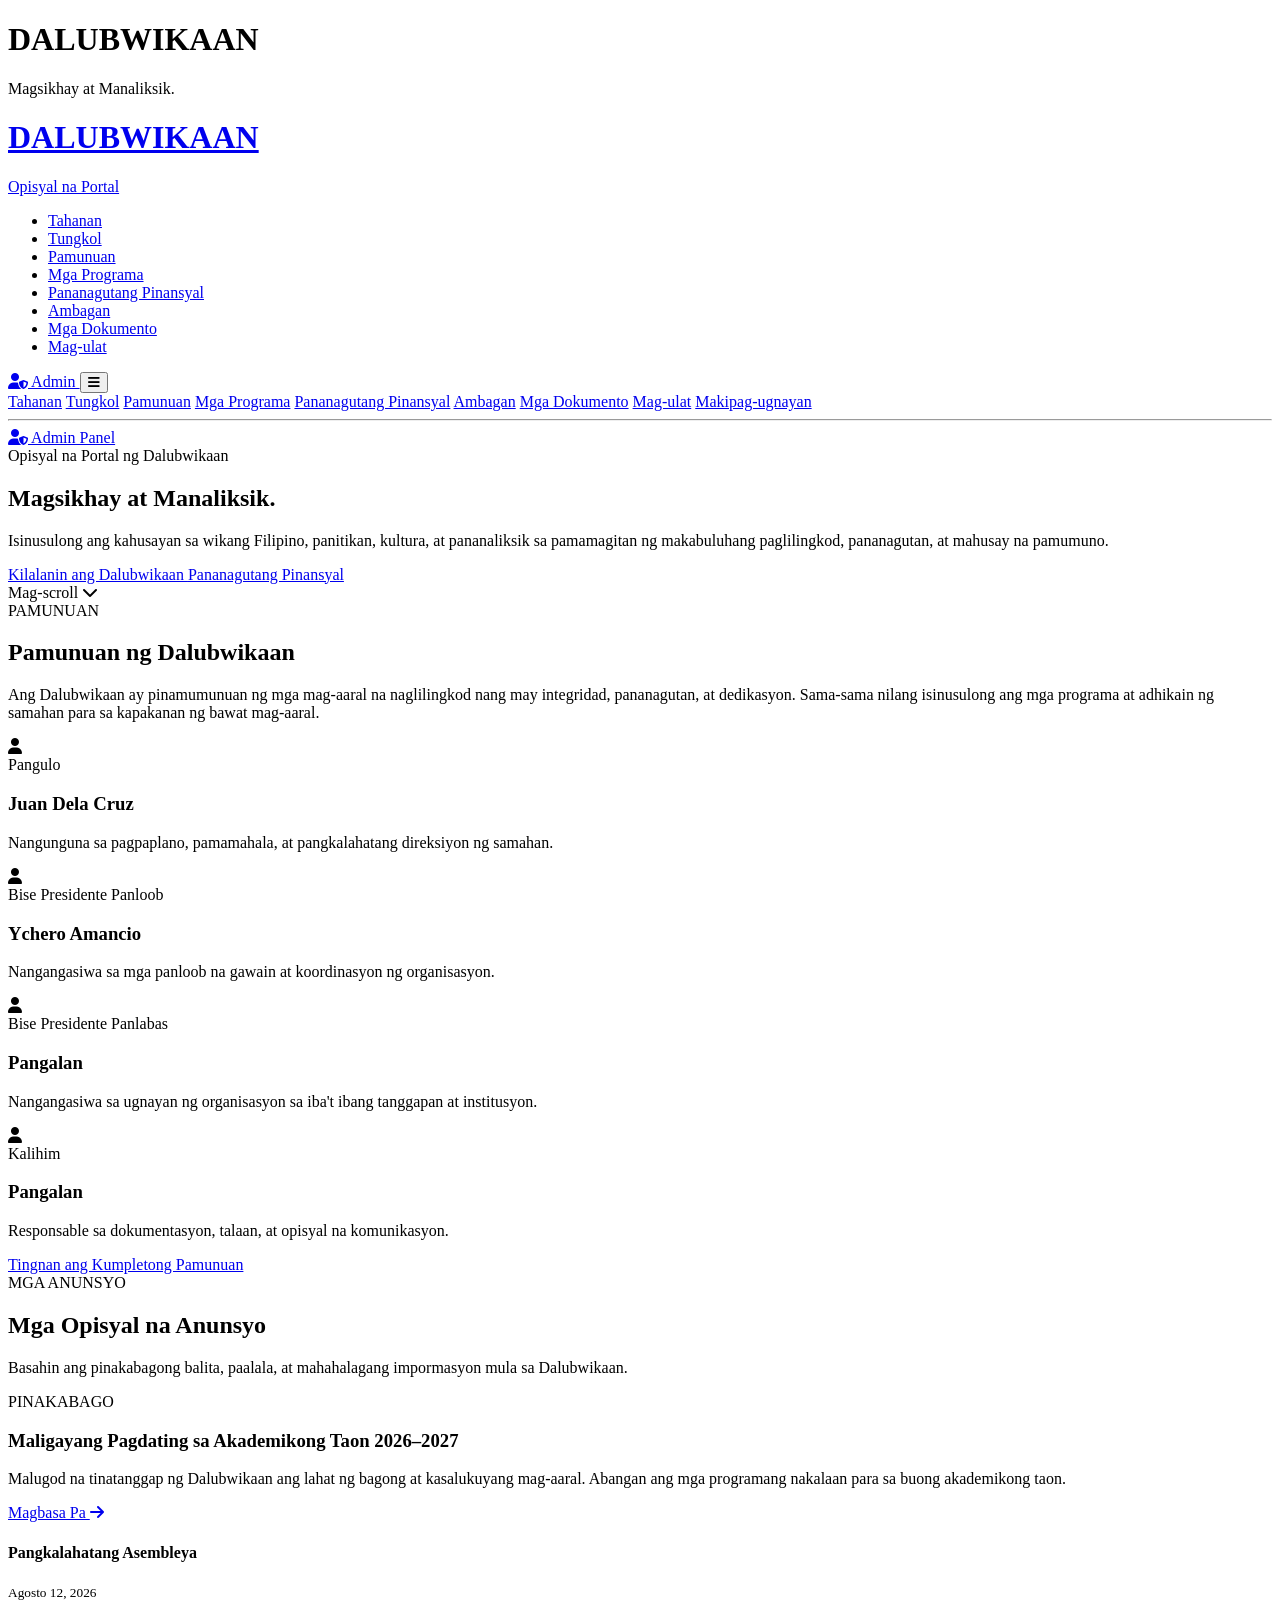
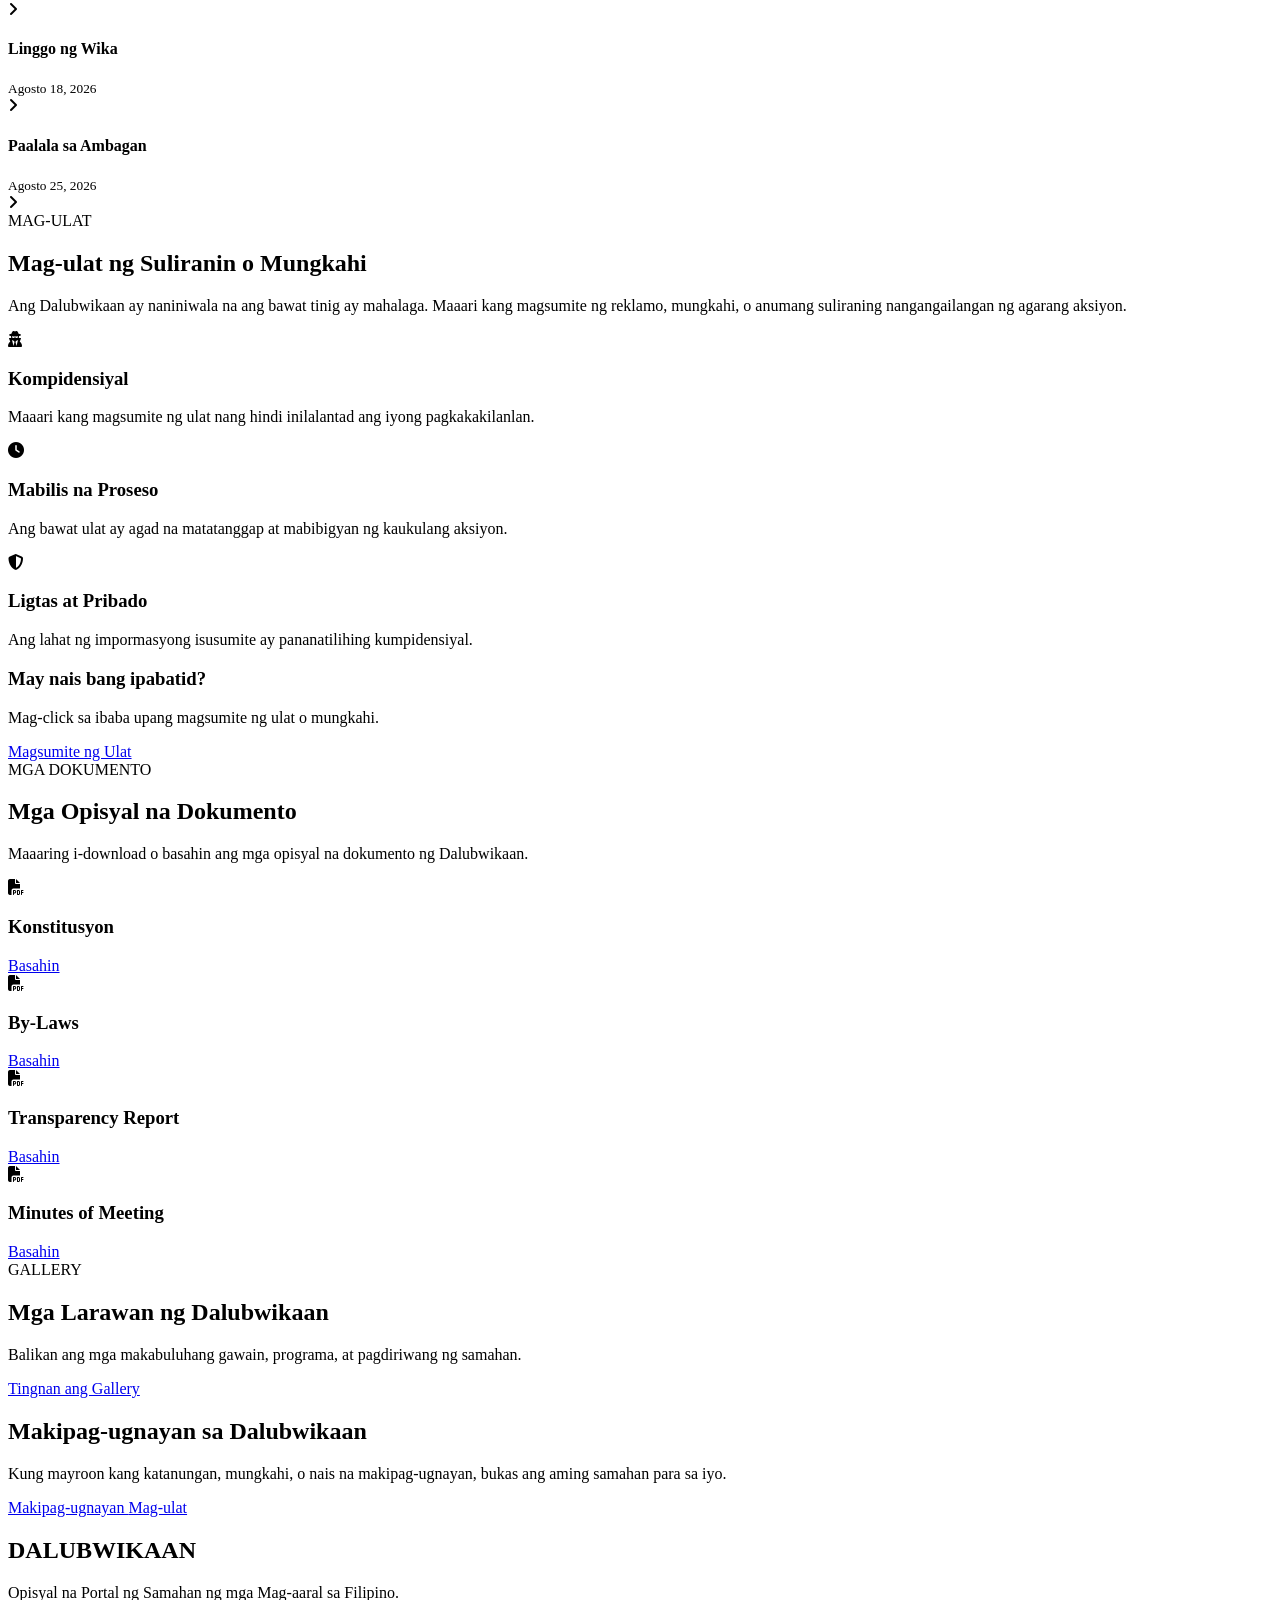
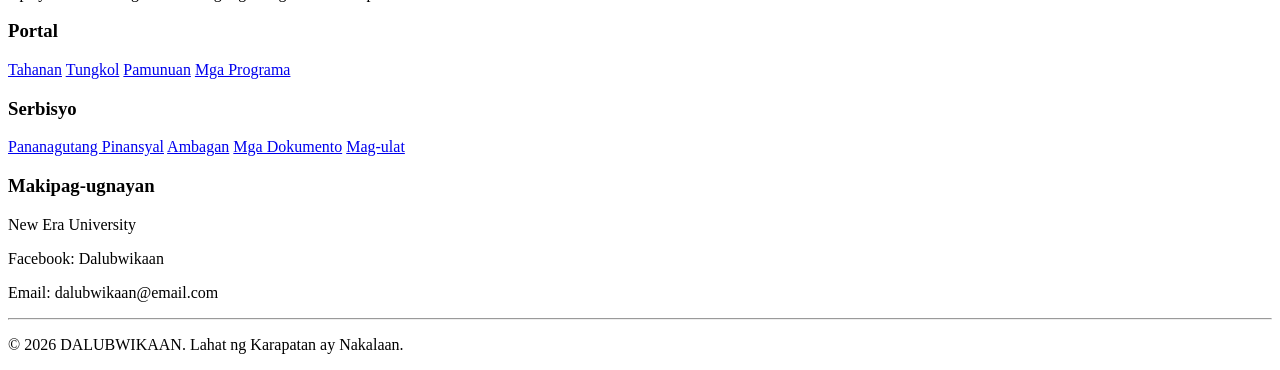
==== index.html @ 5c5d02a1 "Create index.html" ====
<!DOCTYPE html>
<html lang="fil">

<head>

    <!-- ===================================== -->
    <!-- META -->
    <!-- ===================================== -->

    <meta charset="UTF-8">

    <meta name="viewport"
        content="width=device-width, initial-scale=1.0">

    <title>DALUBWIKAAN | Magsikhay at Manaliksik.</title>

    <meta name="description"
        content="Opisyal na Portal ng Dalubwikaan">

    <meta name="keywords"
        content="Dalubwikaan, Filipino, Organisasyon, Wikang Filipino">

    <meta name="author"
        content="Dalubwikaan">

    <!-- ===================================== -->
    <!-- GOOGLE FONTS -->
    <!-- ===================================== -->

    <link rel="preconnect"
        href="https://fonts.googleapis.com">

    <link rel="preconnect"
        href="https://fonts.gstatic.com"
        crossorigin>

    <link href="https://fonts.googleapis.com/css2?family=Poppins:wght@300;400;500;600;700;800&family=Inter:wght@300;400;500;600;700&display=swap"
        rel="stylesheet">

    <!-- ===================================== -->
    <!-- FONT AWESOME -->
    <!-- ===================================== -->

    <link rel="stylesheet"
        href="https://cdnjs.cloudflare.com/ajax/libs/font-awesome/6.7.2/css/all.min.css">

    <!-- ===================================== -->
    <!-- CSS -->
    <!-- ===================================== -->

    <link rel="stylesheet"
        href="css/style.css">

    <link rel="stylesheet"
        href="css/responsive.css">

</head>

<body>

    <!-- ===================================== -->
    <!-- LOADING SCREEN -->
    <!-- ===================================== -->

    <div id="loader">

        <div class="loader-content">

            <h1>DALUBWIKAAN</h1>

            <p>Magsikhay at Manaliksik.</p>

            <div class="loader-line"></div>

        </div>

    </div>

    <!-- ===================================== -->
    <!-- HEADER -->
    <!-- ===================================== -->

    <header id="header">

        <div class="container">

            <!-- BRAND -->

            <a href="index.html"
                class="brand">

                <h1>DALUBWIKAAN</h1>

                <span>Opisyal na Portal</span>

            </a>

            <!-- NAVIGATION -->

            <nav id="navbar">

                <ul>

                    <li>
                        <a href="index.html"
                            class="active">
                            Tahanan
                        </a>
                    </li>

                    <li>
                        <a href="about.html">
                            Tungkol
                        </a>
                    </li>

                    <li>
                        <a href="officers.html">
                            Pamunuan
                        </a>
                    </li>

                    <li>
                        <a href="projects.html">
                            Mga Programa
                        </a>
                    </li>

                    <li>
                        <a href="transparency.html">
                            Pananagutang Pinansyal
                        </a>
                    </li>

                    <li>
                        <a href="collections.html">
                            Ambagan
                        </a>
                    </li>

                    <li>
                        <a href="documents.html">
                            Mga Dokumento
                        </a>
                    </li>

                    <li>
                        <a href="report.html">
                            Mag-ulat
                        </a>
                    </li>

                </ul>

            </nav>

            <!-- ADMIN -->

            <div class="header-right">

                <a href="admin/login.html"
                    class="admin-button">

                    <i class="fa-solid fa-user-shield"></i>

                    Admin

                </a>

                <button id="menuButton">

                    <i class="fa-solid fa-bars"></i>

                </button>

            </div>

        </div>

    </header>

    <!-- ===================================== -->
    <!-- MOBILE MENU -->
    <!-- ===================================== -->

    <aside id="mobileMenu">

        <a href="index.html">Tahanan</a>

        <a href="about.html">Tungkol</a>

        <a href="officers.html">Pamunuan</a>

        <a href="projects.html">Mga Programa</a>

        <a href="transparency.html">Pananagutang Pinansyal</a>

        <a href="collections.html">Ambagan</a>

        <a href="documents.html">Mga Dokumento</a>

        <a href="report.html">Mag-ulat</a>

        <a href="contact.html">Makipag-ugnayan</a>

        <hr>

        <a href="admin/login.html">

            <i class="fa-solid fa-user-shield"></i>

            Admin Panel

        </a>

    </aside>

    <!-- ===================================== -->
    <!-- HERO -->
    <!-- ===================================== -->

    <section id="hero">

        <div class="hero-overlay"></div>

        <div class="container hero-content">

            <span class="tagline">

                Opisyal na Portal ng Dalubwikaan

            </span>

            <h1>

                Magsikhay at Manaliksik.

            </h1>

            <p>

                Isinusulong ang kahusayan sa wikang Filipino,
                panitikan, kultura, at pananaliksik sa
                pamamagitan ng makabuluhang paglilingkod,
                pananagutan, at mahusay na pamumuno.

            </p>

            <div class="hero-buttons">

                <a href="about.html"
                    class="btn btn-primary">

                    Kilalanin ang Dalubwikaan

                </a>

                <a href="transparency.html"
                    class="btn btn-outline">

                    Pananagutang Pinansyal

                </a>

            </div>

        </div>

        <!-- SCROLL INDICATOR -->

        <div class="scroll-indicator">

            <span>Mag-scroll</span>

            <i class="fa-solid fa-chevron-down"></i>

        </div>

    </section>

    <!-- ===================================== -->
    <!-- OFFICERS PREVIEW -->
    <!-- CONTINUE IN PART 2 -->
    <!-- ===================================== -->
      <!-- ===================================== -->
    <!-- PAMUNUAN NG DALUBWIKAAN -->
    <!-- ===================================== -->

    <section id="officers">

        <div class="container">

            <div class="section-header">

                <span class="section-tag">

                    PAMUNUAN

                </span>

                <h2>

                    Pamunuan ng Dalubwikaan

                </h2>

                <p>

                    Ang Dalubwikaan ay pinamumunuan ng mga
                    mag-aaral na naglilingkod nang may
                    integridad, pananagutan, at dedikasyon.
                    Sama-sama nilang isinusulong ang mga
                    programa at adhikain ng samahan para sa
                    kapakanan ng bawat mag-aaral.

                </p>

            </div>

            <div class="officer-grid">

                <!-- PRESIDENT -->

                <div class="officer-card">

                    <div class="officer-image">

                        <i class="fa-solid fa-user"></i>

                    </div>

                    <span class="position">

                        Pangulo

                    </span>

                    <h3>

                        Juan Dela Cruz

                    </h3>

                    <p>

                        Nangunguna sa pagpaplano,
                        pamamahala, at pangkalahatang
                        direksiyon ng samahan.

                    </p>

                </div>

                <!-- VPI -->

                <div class="officer-card">

                    <div class="officer-image">

                        <i class="fa-solid fa-user"></i>

                    </div>

                    <span class="position">

                        Bise Presidente Panloob

                    </span>

                    <h3>

                        Ychero Amancio

                    </h3>

                    <p>

                        Nangangasiwa sa mga panloob na
                        gawain at koordinasyon ng
                        organisasyon.

                    </p>

                </div>

                <!-- VPE -->

                <div class="officer-card">

                    <div class="officer-image">

                        <i class="fa-solid fa-user"></i>

                    </div>

                    <span class="position">

                        Bise Presidente Panlabas

                    </span>

                    <h3>

                        Pangalan

                    </h3>

                    <p>

                        Nangangasiwa sa ugnayan ng
                        organisasyon sa iba't ibang
                        tanggapan at institusyon.

                    </p>

                </div>

                <!-- SECRETARY -->

                <div class="officer-card">

                    <div class="officer-image">

                        <i class="fa-solid fa-user"></i>

                    </div>

                    <span class="position">

                        Kalihim

                    </span>

                    <h3>

                        Pangalan

                    </h3>

                    <p>

                        Responsable sa dokumentasyon,
                        talaan, at opisyal na komunikasyon.

                    </p>

                </div>

            </div>

            <div class="center">

                <a href="officers.html"
                    class="btn btn-primary">

                    Tingnan ang Kumpletong Pamunuan

                </a>

            </div>

        </div>

    </section>

    <!-- ===================================== -->
    <!-- MGA ANUNSYO -->
    <!-- ===================================== -->

    <section id="announcements">

        <div class="container">

            <div class="section-header">

                <span class="section-tag">

                    MGA ANUNSYO

                </span>

                <h2>

                    Mga Opisyal na Anunsyo

                </h2>

                <p>

                    Basahin ang pinakabagong balita,
                    paalala, at mahahalagang
                    impormasyon mula sa Dalubwikaan.

                </p>

            </div>

            <div class="announcement-grid">

                <!-- FEATURED -->

                <article class="announcement-feature">

                    <span class="badge">

                        PINAKABAGO

                    </span>

                    <h3>

                        Maligayang Pagdating sa
                        Akademikong Taon 2026–2027

                    </h3>

                    <p>

                        Malugod na tinatanggap ng
                        Dalubwikaan ang lahat ng
                        bagong at kasalukuyang
                        mag-aaral. Abangan ang mga
                        programang nakalaan para sa
                        buong akademikong taon.

                    </p>

                    <a href="announcements.html">

                        Magbasa Pa

                        <i class="fa-solid fa-arrow-right"></i>

                    </a>

                </article>

                <!-- SIDE NEWS -->

                <div class="announcement-list">

                    <div class="announcement-item">

                        <div>

                            <h4>

                                Pangkalahatang
                                Asembleya

                            </h4>

                            <small>

                                Agosto 12, 2026

                            </small>

                        </div>

                        <i class="fa-solid fa-angle-right"></i>

                    </div>

                    <div class="announcement-item">

                        <div>

                            <h4>

                                Linggo ng Wika

                            </h4>

                            <small>

                                Agosto 18, 2026

                            </small>

                        </div>

                        <i class="fa-solid fa-angle-right"></i>

                    </div>

                    <div class="announcement-item">

                        <div>

                            <h4>

                                Paalala sa Ambagan

                            </h4>

                            <small>

                                Agosto 25, 2026

                            </small>

                        </div>

                        <i class="fa-solid fa-angle-right"></i>

                    </div>

                </div>

            </div>

        </div>

    </section>

    <!-- ===================================== -->
    <!-- MGA PROGRAMA -->
    <!-- CONTINUE IN PART 3 -->
    <!-- ===================================== -->
      <!-- ===================================== -->
    <!-- MAG-ULAT NG SULIRANIN -->
    <!-- ===================================== -->

    <section id="reports">

        <div class="container">

            <div class="section-header">

                <span class="section-tag">

                    MAG-ULAT

                </span>

                <h2>

                    Mag-ulat ng Suliranin o Mungkahi

                </h2>

                <p>

                    Ang Dalubwikaan ay naniniwala na ang bawat
                    tinig ay mahalaga. Maaari kang magsumite ng
                    reklamo, mungkahi, o anumang suliraning
                    nangangailangan ng agarang aksiyon.

                </p>

            </div>

            <div class="report-wrapper">

                <div class="report-info">

                    <div class="info-card">

                        <i class="fa-solid fa-user-secret"></i>

                        <h3>Kompidensiyal</h3>

                        <p>

                            Maaari kang magsumite ng ulat nang
                            hindi inilalantad ang iyong pagkakakilanlan.

                        </p>

                    </div>

                    <div class="info-card">

                        <i class="fa-solid fa-clock"></i>

                        <h3>Mabilis na Proseso</h3>

                        <p>

                            Ang bawat ulat ay agad na matatanggap
                            at mabibigyan ng kaukulang aksiyon.

                        </p>

                    </div>

                    <div class="info-card">

                        <i class="fa-solid fa-shield-halved"></i>

                        <h3>Ligtas at Pribado</h3>

                        <p>

                            Ang lahat ng impormasyong isusumite
                            ay pananatilihing kumpidensiyal.

                        </p>

                    </div>

                </div>

                <div class="report-action">

                    <h3>

                        May nais bang ipabatid?

                    </h3>

                    <p>

                        Mag-click sa ibaba upang magsumite ng
                        ulat o mungkahi.

                    </p>

                    <a href="report.html"
                        class="btn btn-primary">

                        Magsumite ng Ulat

                    </a>

                </div>

            </div>

        </div>

    </section>

    <!-- ===================================== -->
    <!-- MGA DOKUMENTO -->
    <!-- ===================================== -->

    <section id="documents">

        <div class="container">

            <div class="section-header">

                <span class="section-tag">

                    MGA DOKUMENTO

                </span>

                <h2>

                    Mga Opisyal na Dokumento

                </h2>

                <p>

                    Maaaring i-download o basahin ang mga
                    opisyal na dokumento ng Dalubwikaan.

                </p>

            </div>

            <div class="document-grid">

                <div class="document-card">

                    <i class="fa-solid fa-file-pdf"></i>

                    <h3>Konstitusyon</h3>

                    <a href="#">Basahin</a>

                </div>

                <div class="document-card">

                    <i class="fa-solid fa-file-pdf"></i>

                    <h3>By-Laws</h3>

                    <a href="#">Basahin</a>

                </div>

                <div class="document-card">

                    <i class="fa-solid fa-file-pdf"></i>

                    <h3>Transparency Report</h3>

                    <a href="#">Basahin</a>

                </div>

                <div class="document-card">

                    <i class="fa-solid fa-file-pdf"></i>

                    <h3>Minutes of Meeting</h3>

                    <a href="#">Basahin</a>

                </div>

            </div>

        </div>

    </section>

    <!-- ===================================== -->
    <!-- GALLERY -->
    <!-- ===================================== -->

    <section id="gallery">

        <div class="container">

            <div class="section-header">

                <span class="section-tag">

                    GALLERY

                </span>

                <h2>

                    Mga Larawan ng Dalubwikaan

                </h2>

                <p>

                    Balikan ang mga makabuluhang gawain,
                    programa, at pagdiriwang ng samahan.

                </p>

            </div>

            <div class="gallery-grid">

                <div class="gallery-item"></div>

                <div class="gallery-item"></div>

                <div class="gallery-item"></div>

                <div class="gallery-item"></div>

                <div class="gallery-item"></div>

                <div class="gallery-item"></div>

            </div>

            <div class="center">

                <a href="gallery.html"
                    class="btn btn-primary">

                    Tingnan ang Gallery

                </a>

            </div>

        </div>

    </section>

    <!-- ===================================== -->
    <!-- MAKIPAG-UGNAYAN -->
    <!-- ===================================== -->

    <section id="contact">

        <div class="container">

            <div class="contact-box">

                <h2>

                    Makipag-ugnayan sa Dalubwikaan

                </h2>

                <p>

                    Kung mayroon kang katanungan,
                    mungkahi, o nais na makipag-ugnayan,
                    bukas ang aming samahan para sa iyo.

                </p>

                <div class="hero-buttons">

                    <a href="contact.html"
                        class="btn btn-primary">

                        Makipag-ugnayan

                    </a>

                    <a href="report.html"
                        class="btn btn-outline">

                        Mag-ulat

                    </a>

                </div>

            </div>

        </div>

    </section>

    <!-- ===================================== -->
    <!-- FOOTER -->
    <!-- ===================================== -->

    <footer>

        <div class="container">

            <div class="footer-grid">

                <div class="footer-column">

                    <h2>DALUBWIKAAN</h2>

                    <p>

                        Opisyal na Portal ng
                        Samahan ng mga Mag-aaral
                        sa Filipino.

                    </p>

                </div>

                <div class="footer-column">

                    <h3>Portal</h3>

                    <a href="index.html">Tahanan</a>
                    <a href="about.html">Tungkol</a>
                    <a href="officers.html">Pamunuan</a>
                    <a href="projects.html">Mga Programa</a>

                </div>

                <div class="footer-column">

                    <h3>Serbisyo</h3>

                    <a href="transparency.html">Pananagutang Pinansyal</a>
                    <a href="collections.html">Ambagan</a>
                    <a href="documents.html">Mga Dokumento</a>
                    <a href="report.html">Mag-ulat</a>

                </div>

                <div class="footer-column">

                    <h3>Makipag-ugnayan</h3>

                    <p>

                        New Era University

                    </p>

                    <p>

                        Facebook: Dalubwikaan

                    </p>

                    <p>

                        Email:
                        dalubwikaan@email.com

                    </p>

                </div>

            </div>

            <hr>

            <div class="footer-bottom">

                <p>

                    © 2026 DALUBWIKAAN.
                    Lahat ng Karapatan ay Nakalaan.

                </p>

            </div>

        </div>

    </footer>

    <!-- ===================================== -->
    <!-- JAVASCRIPT -->
    <!-- ===================================== -->

    <script src="js/app.js"></script>

</body>

</html>
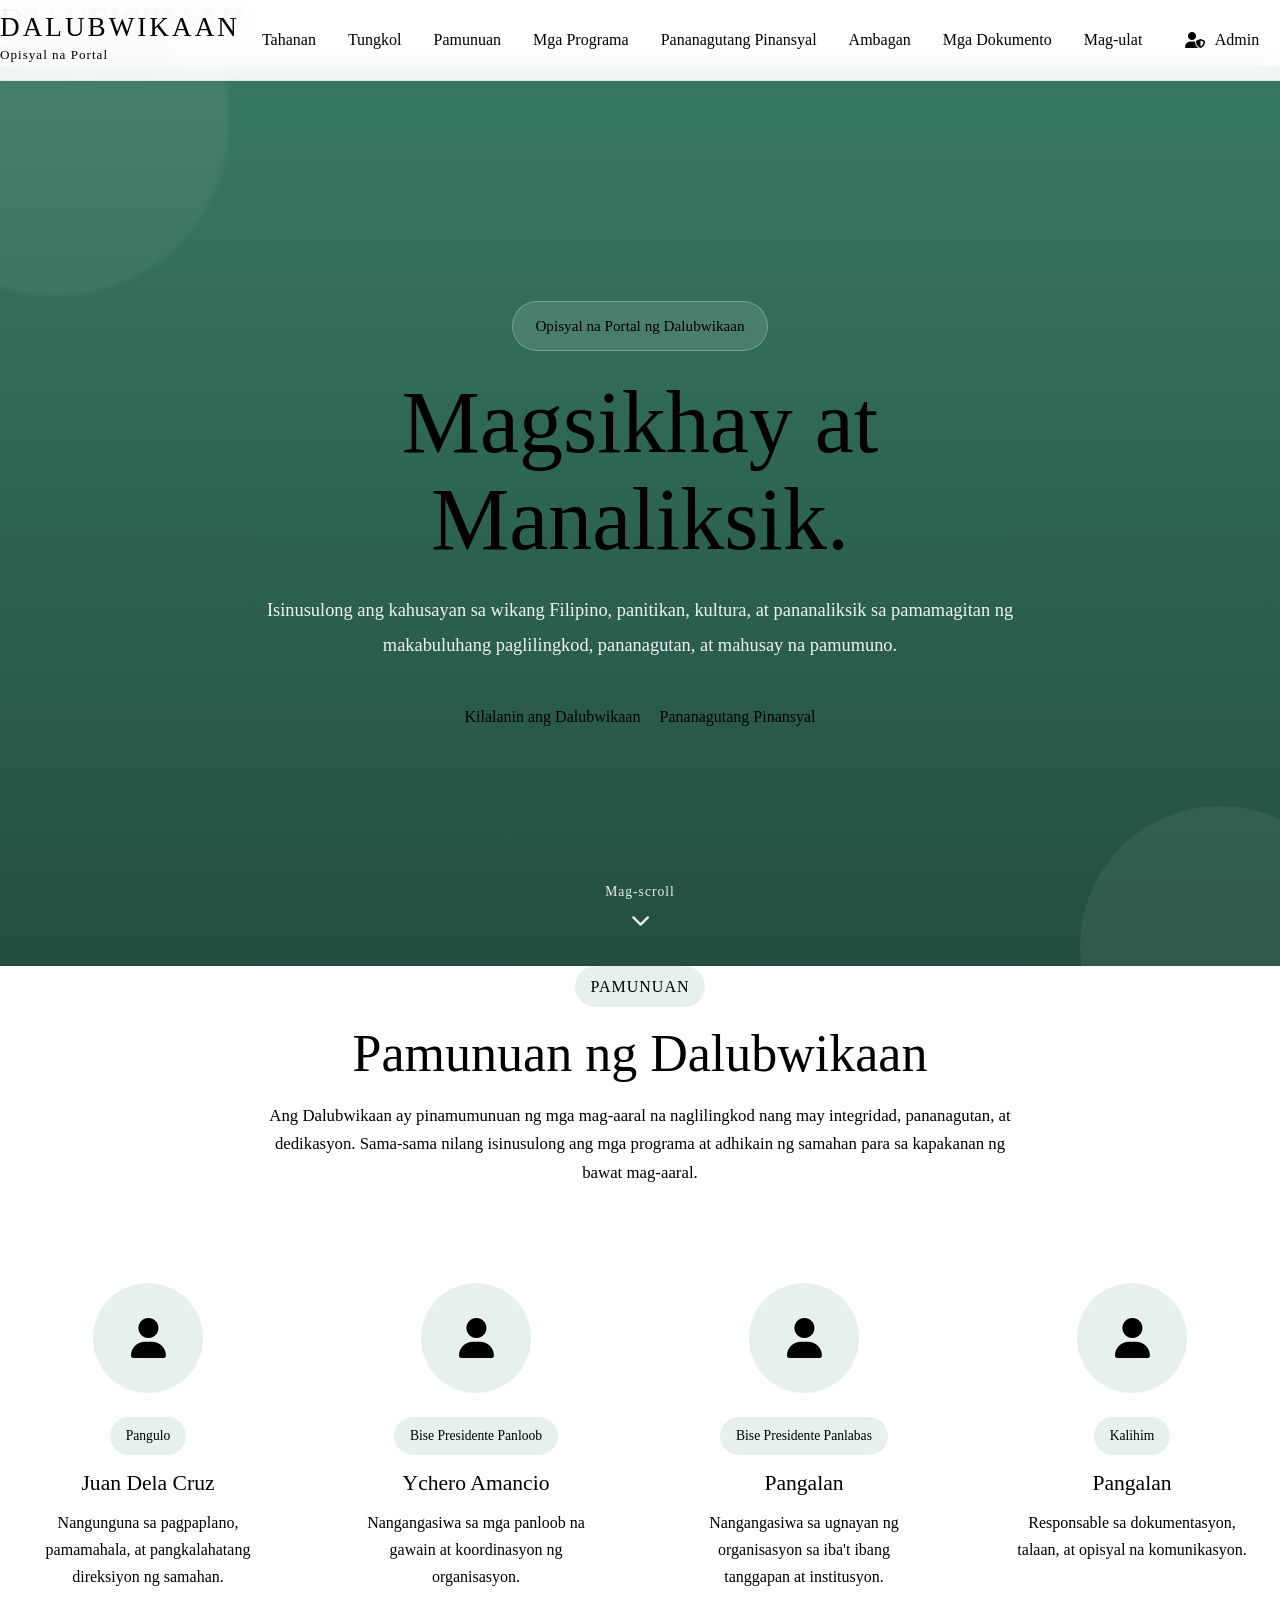
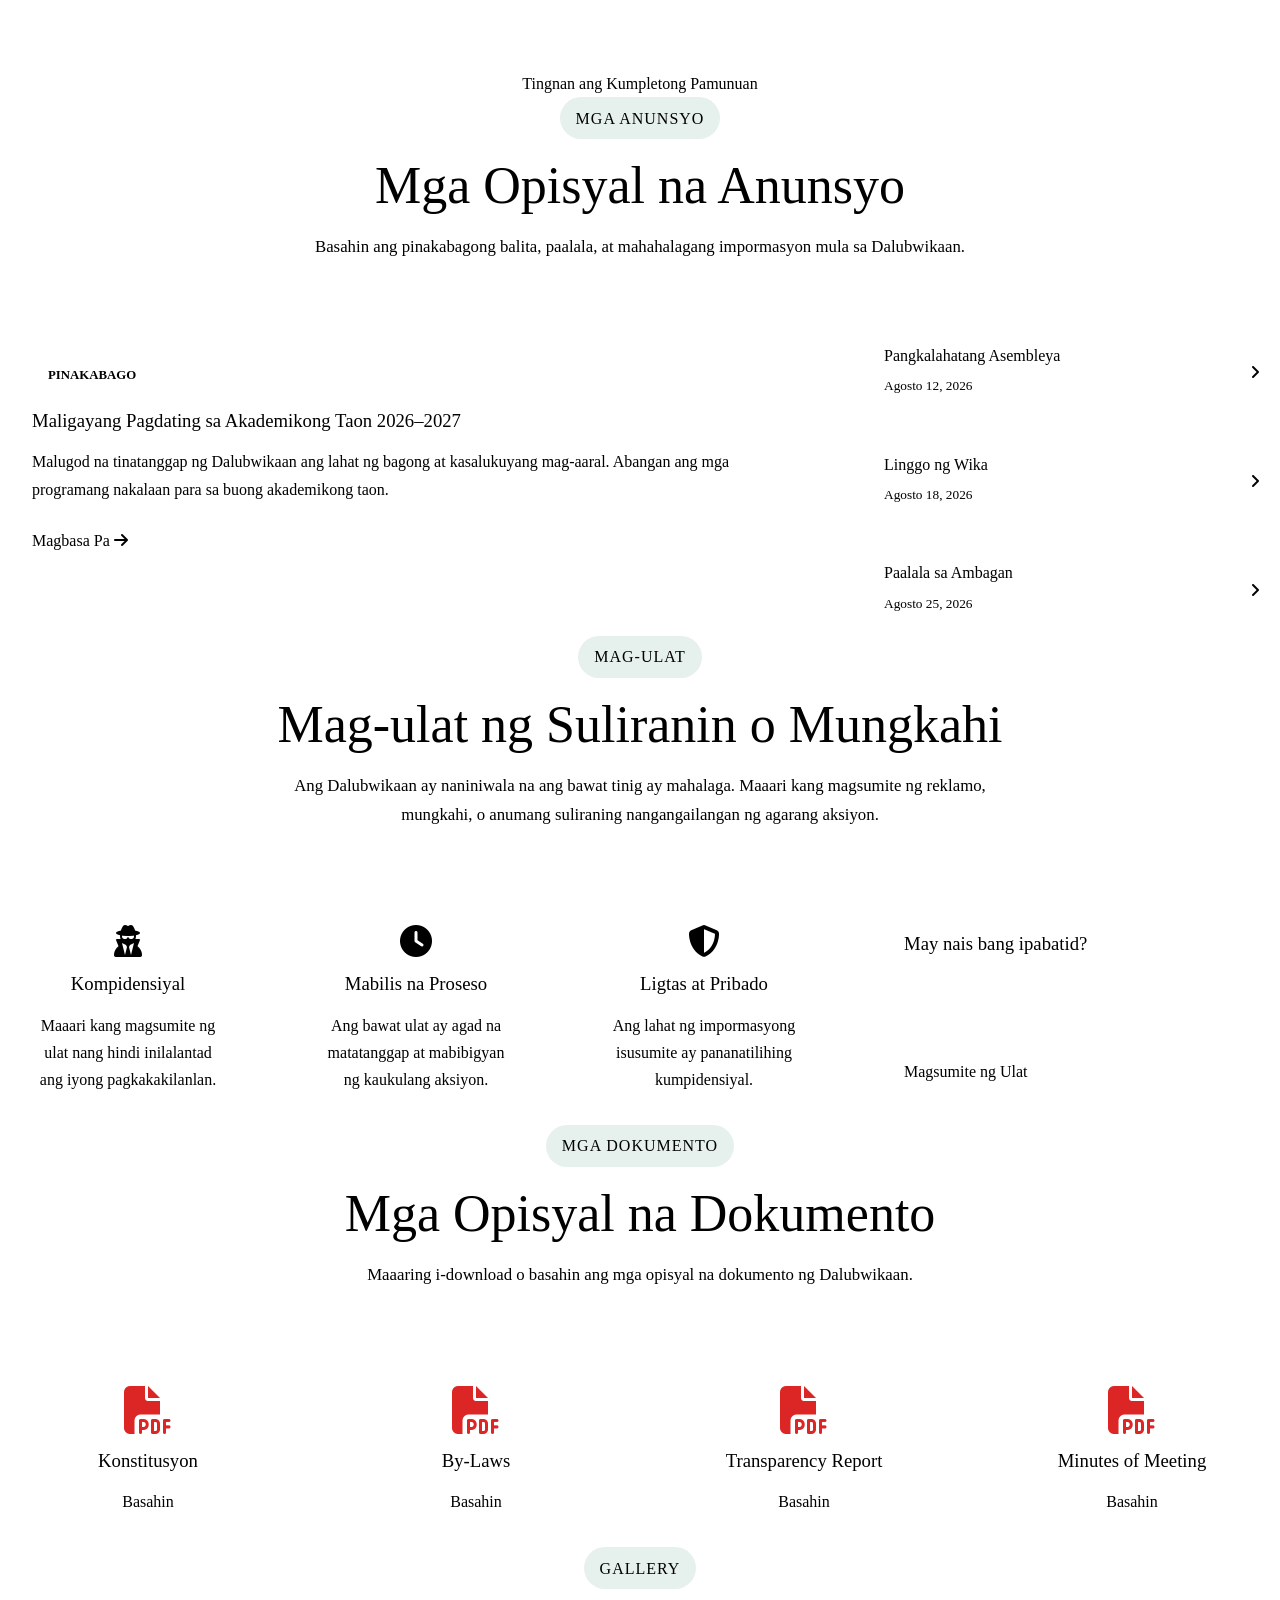
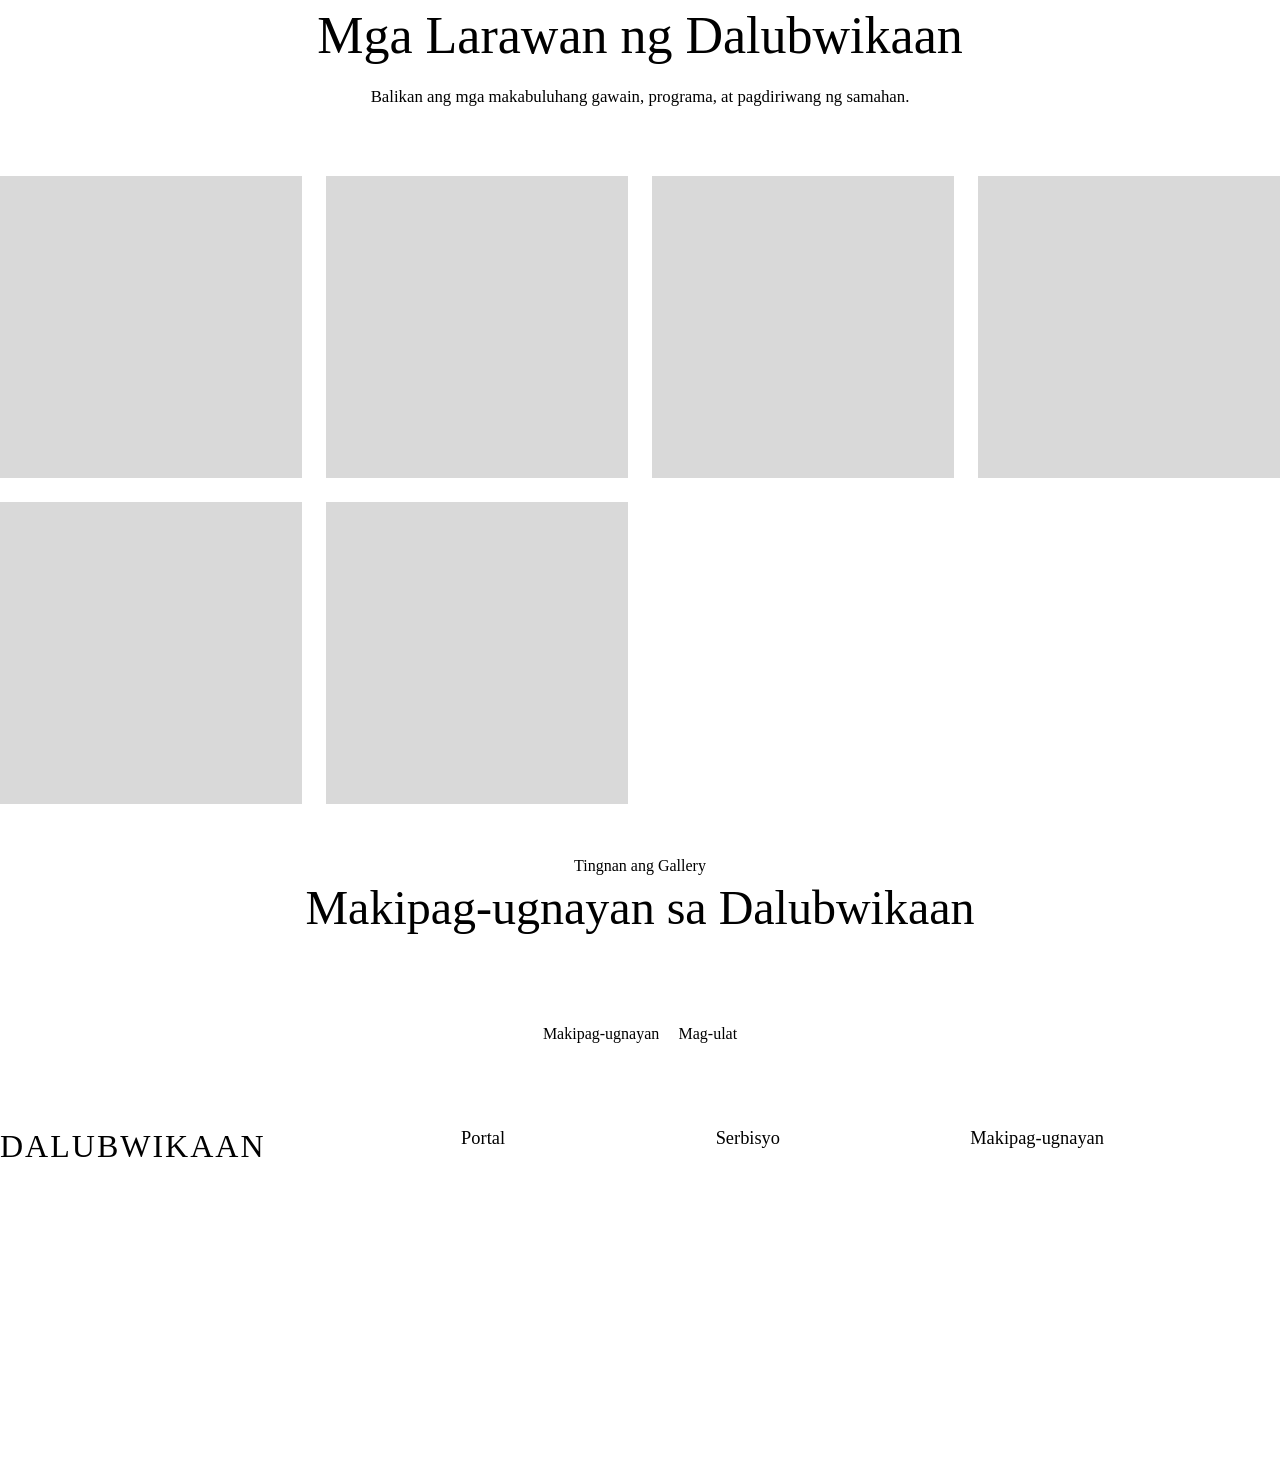
==== commit 73c99ed3: "Update index.html" ====
--- a/index.html
+++ b/index.html
@@ -44,15 +44,11 @@
     <link rel="stylesheet"
         href="https://cdnjs.cloudflare.com/ajax/libs/font-awesome/6.7.2/css/all.min.css">
 
-    <!-- ===================================== -->
-    <!-- CSS -->
-    <!-- ===================================== -->
-
-    <link rel="stylesheet"
-        href="css/style.css">
-
-    <link rel="stylesheet"
-        href="css/responsive.css">
+<!-- ===================================== -->
+<!-- CSS -->
+<!-- ===================================== -->
+
+<link rel="stylesheet" href="css/style.css">
 
 </head>
 
--- a/css/style.css
+++ b/css/style.css
@@ -0,0 +1,42 @@
+/* =======================================================
+   DALUBWIKAAN PORTAL
+   MASTER STYLESHEET
+   VERSION 1.0
+======================================================= */
+
+/* =========================================
+   GOOGLE FONTS
+========================================= */
+
+@import url('https://fonts.googleapis.com/css2?family=Inter:wght@300;400;500;600;700;800&family=Poppins:wght@400;500;600;700;800&display=swap');
+
+/* =========================================
+   CORE
+========================================= */
+
+@import url("variables.css");
+@import url("reset.css");
+@import url("layout.css");
+
+/* =========================================
+   COMPONENTS
+========================================= */
+
+@import url("buttons.css");
+@import url("header.css");
+@import url("hero.css");
+@import url("cards.css");
+@import url("sections.css");
+@import url("footer.css");
+
+/* =========================================
+   EFFECTS
+========================================= */
+
+@import url("animations.css");
+
+/* =========================================
+   RESPONSIVE
+========================================= */
+
+@import url("responsive.css");
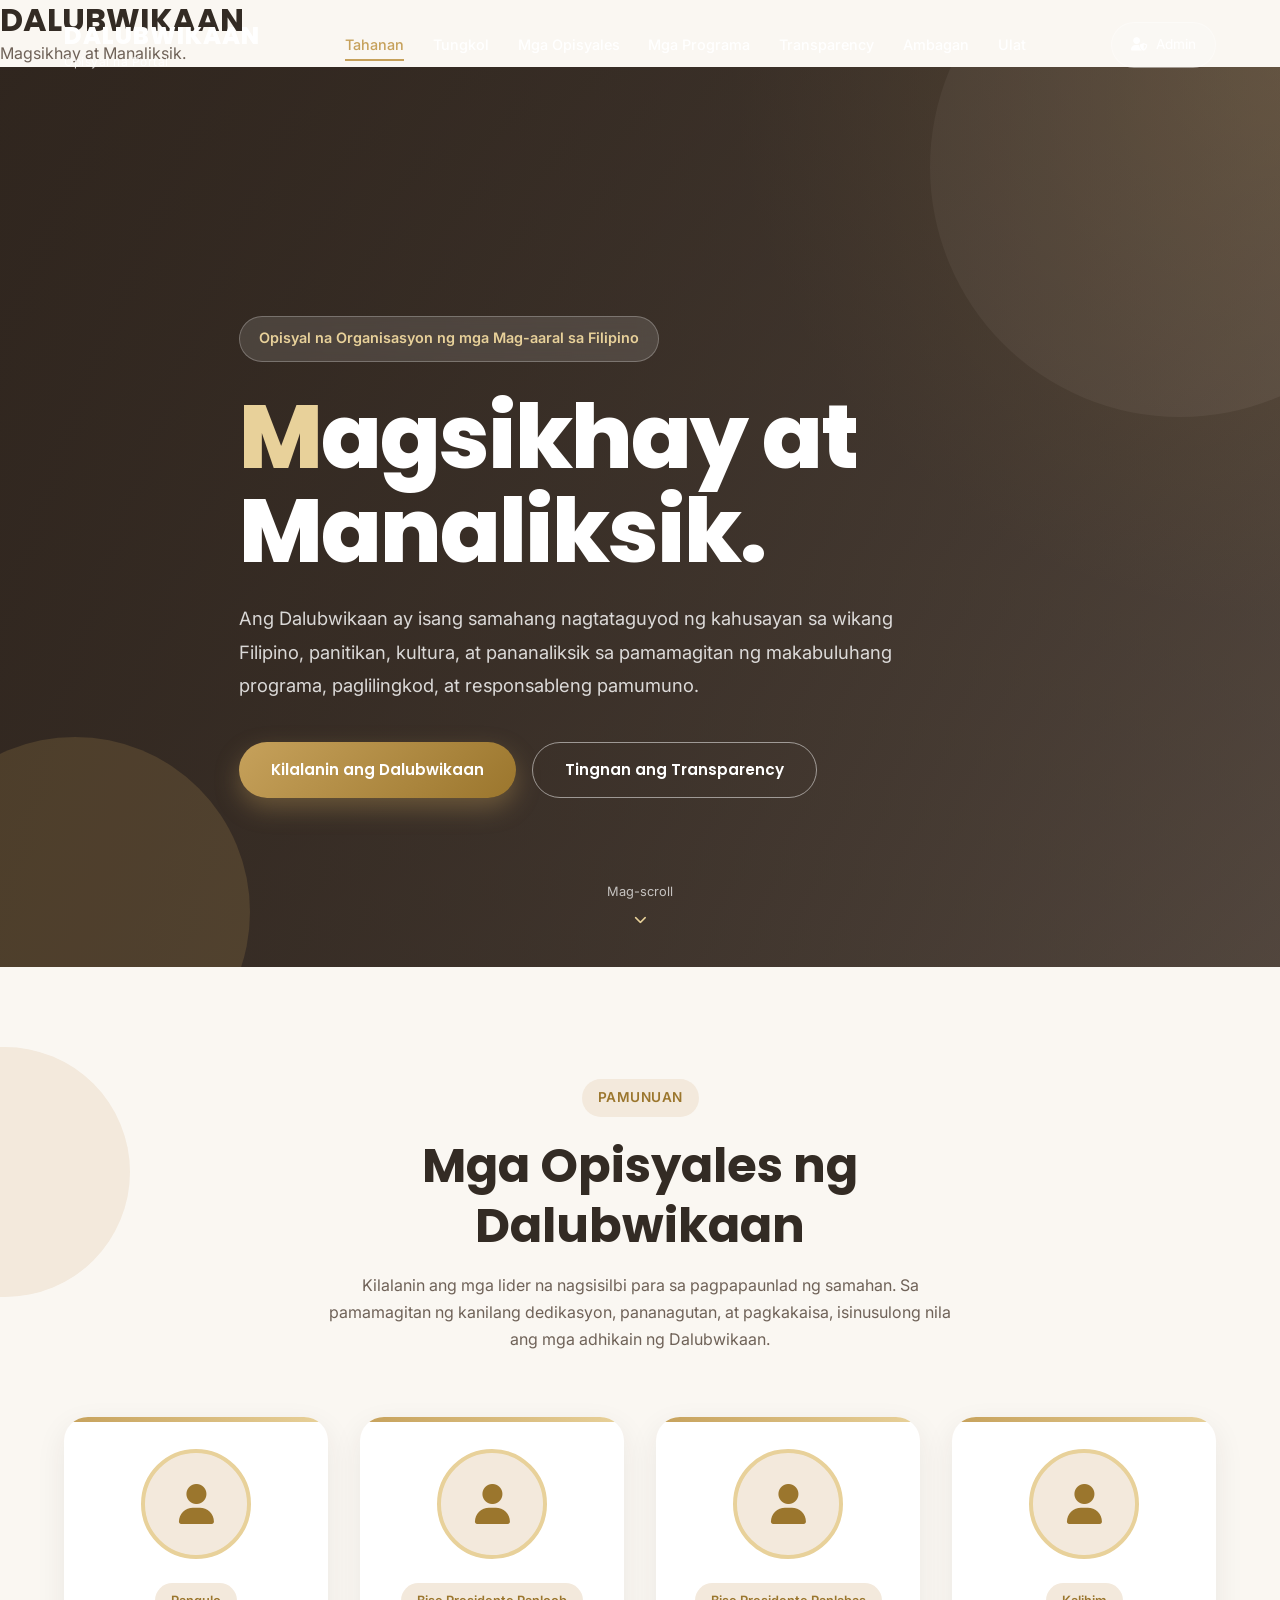
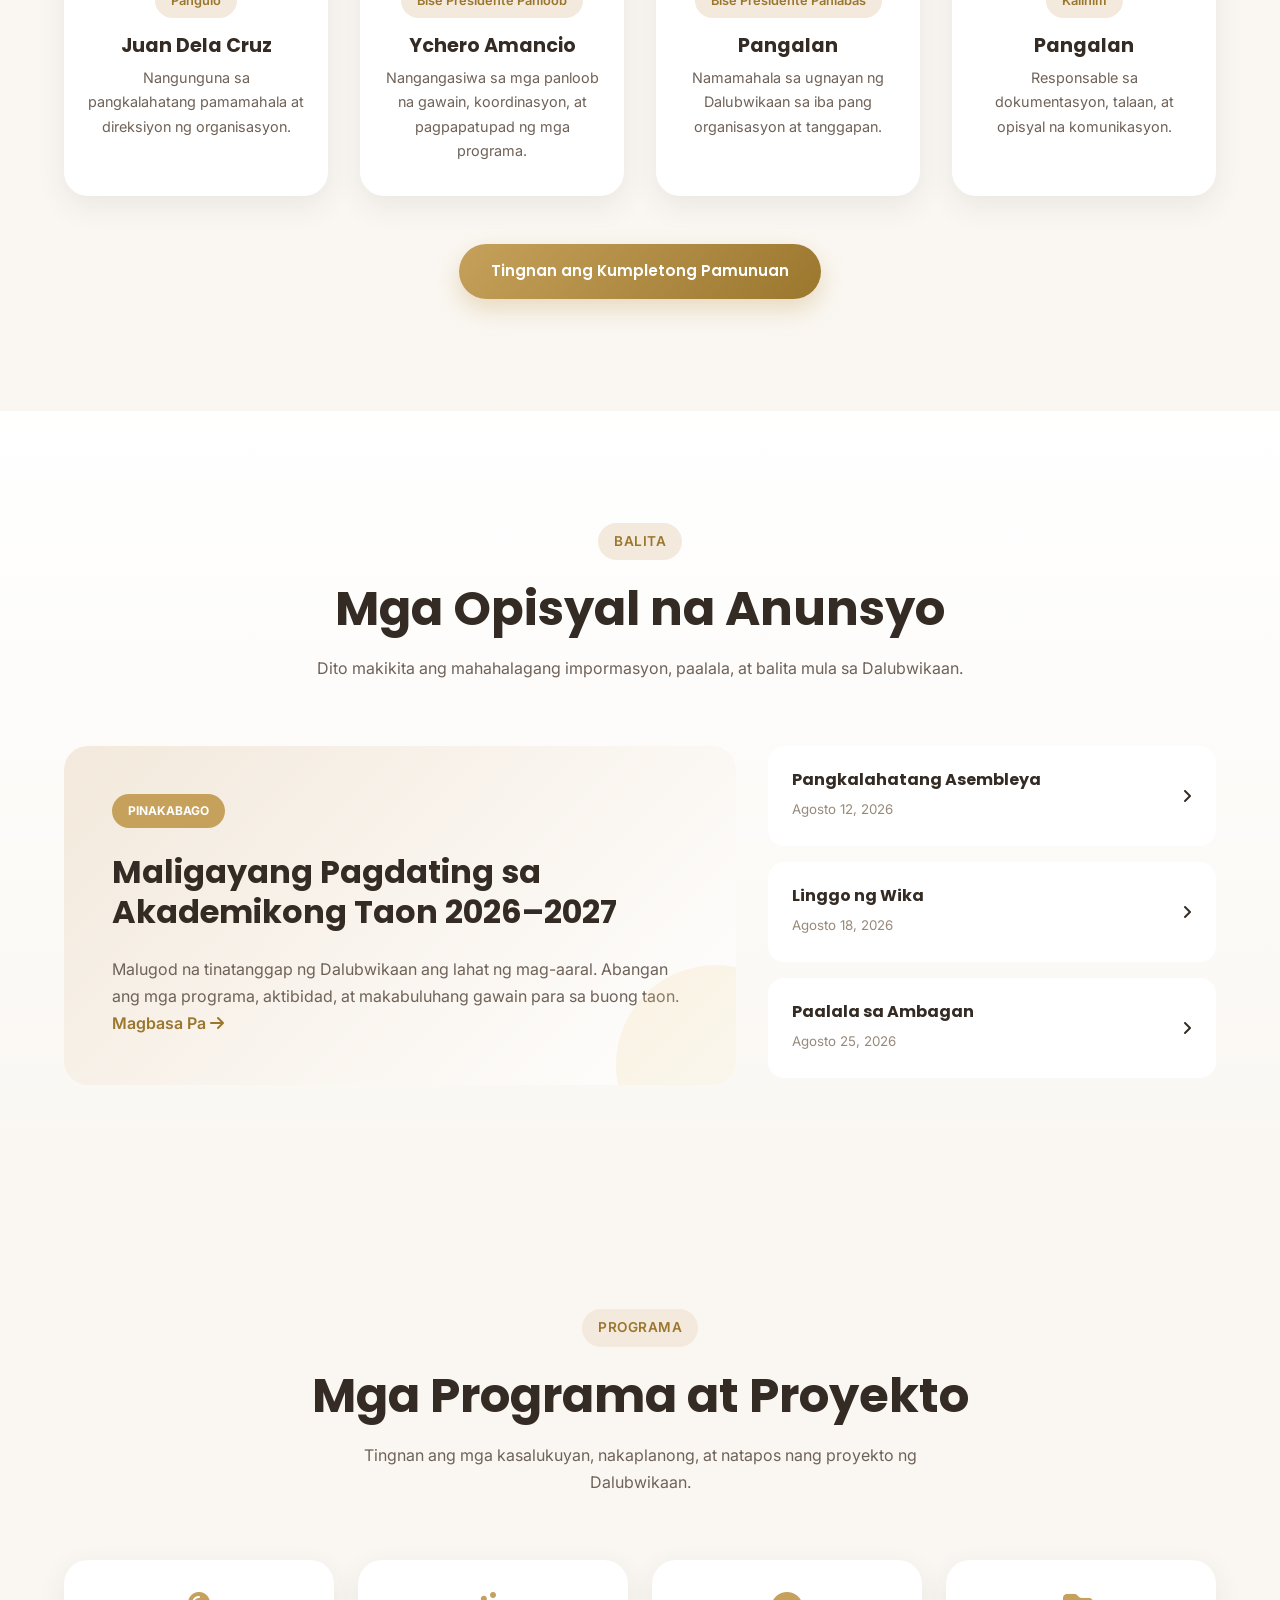
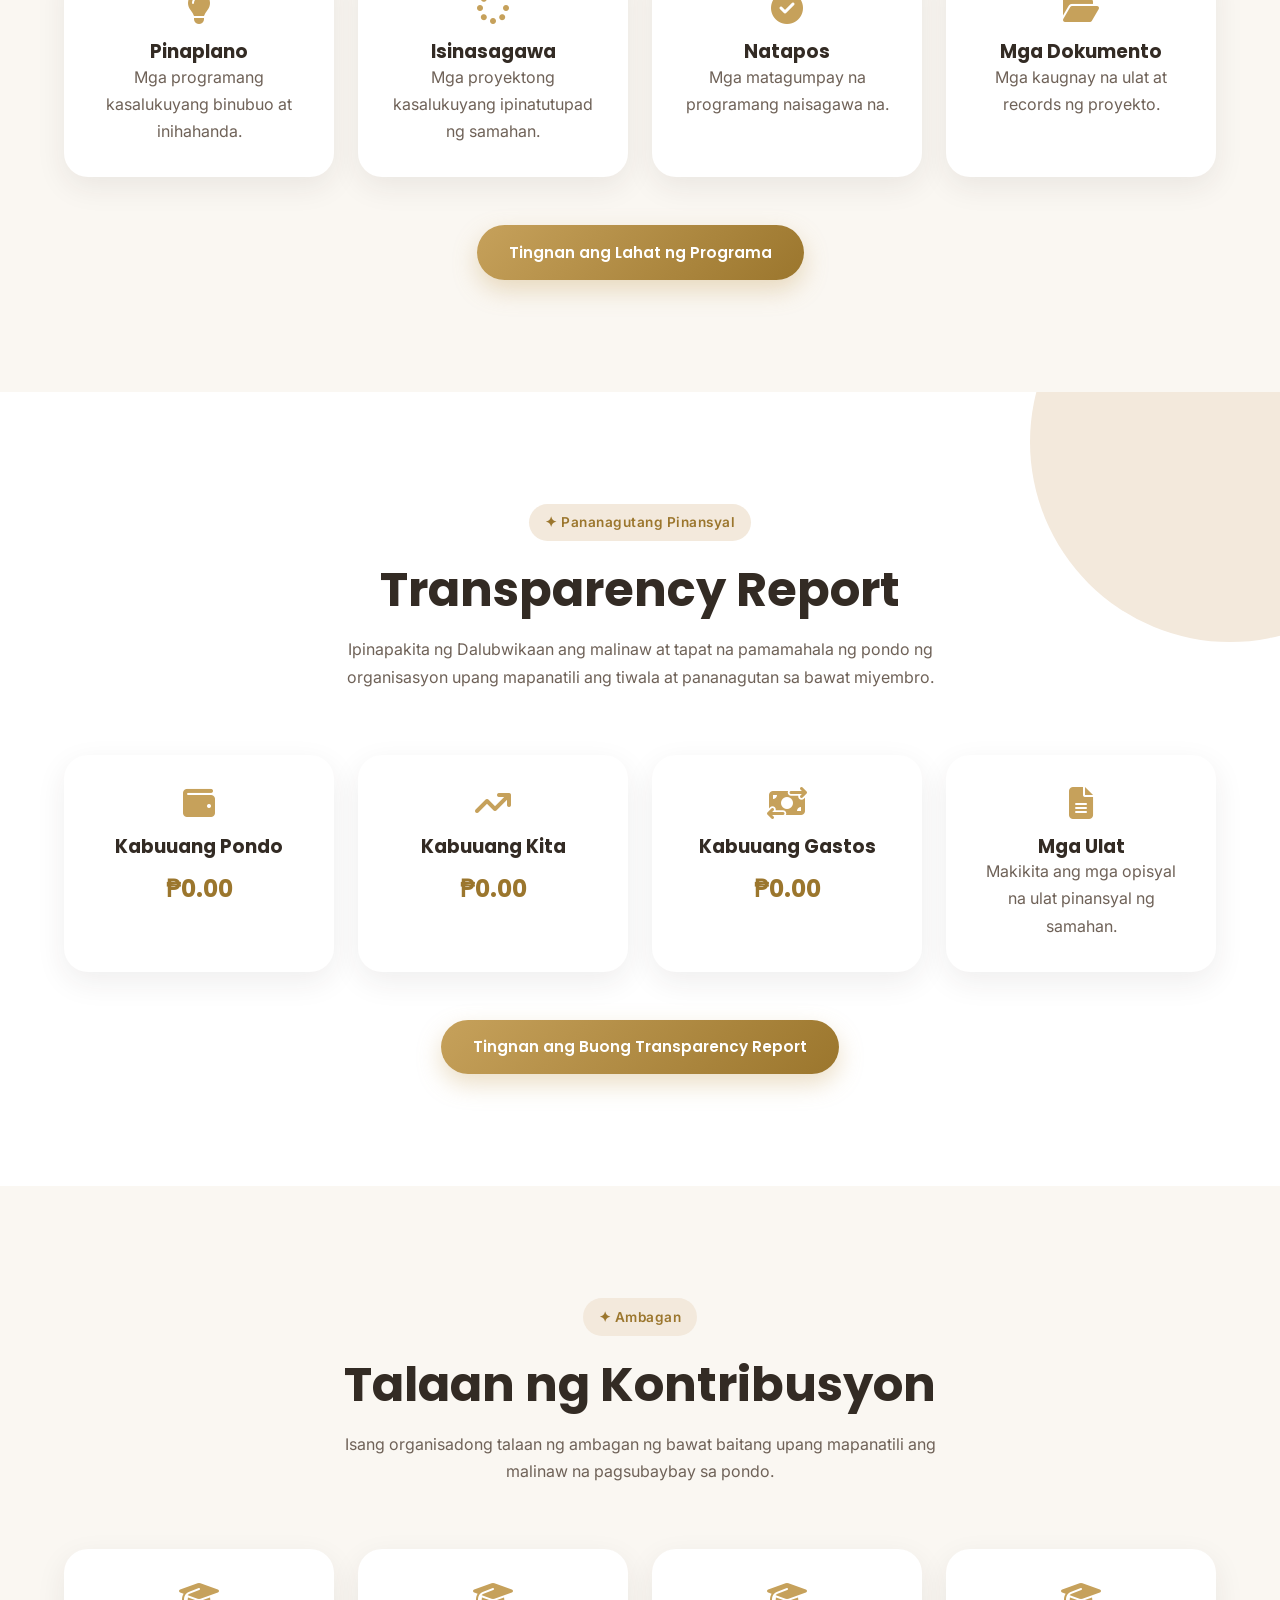
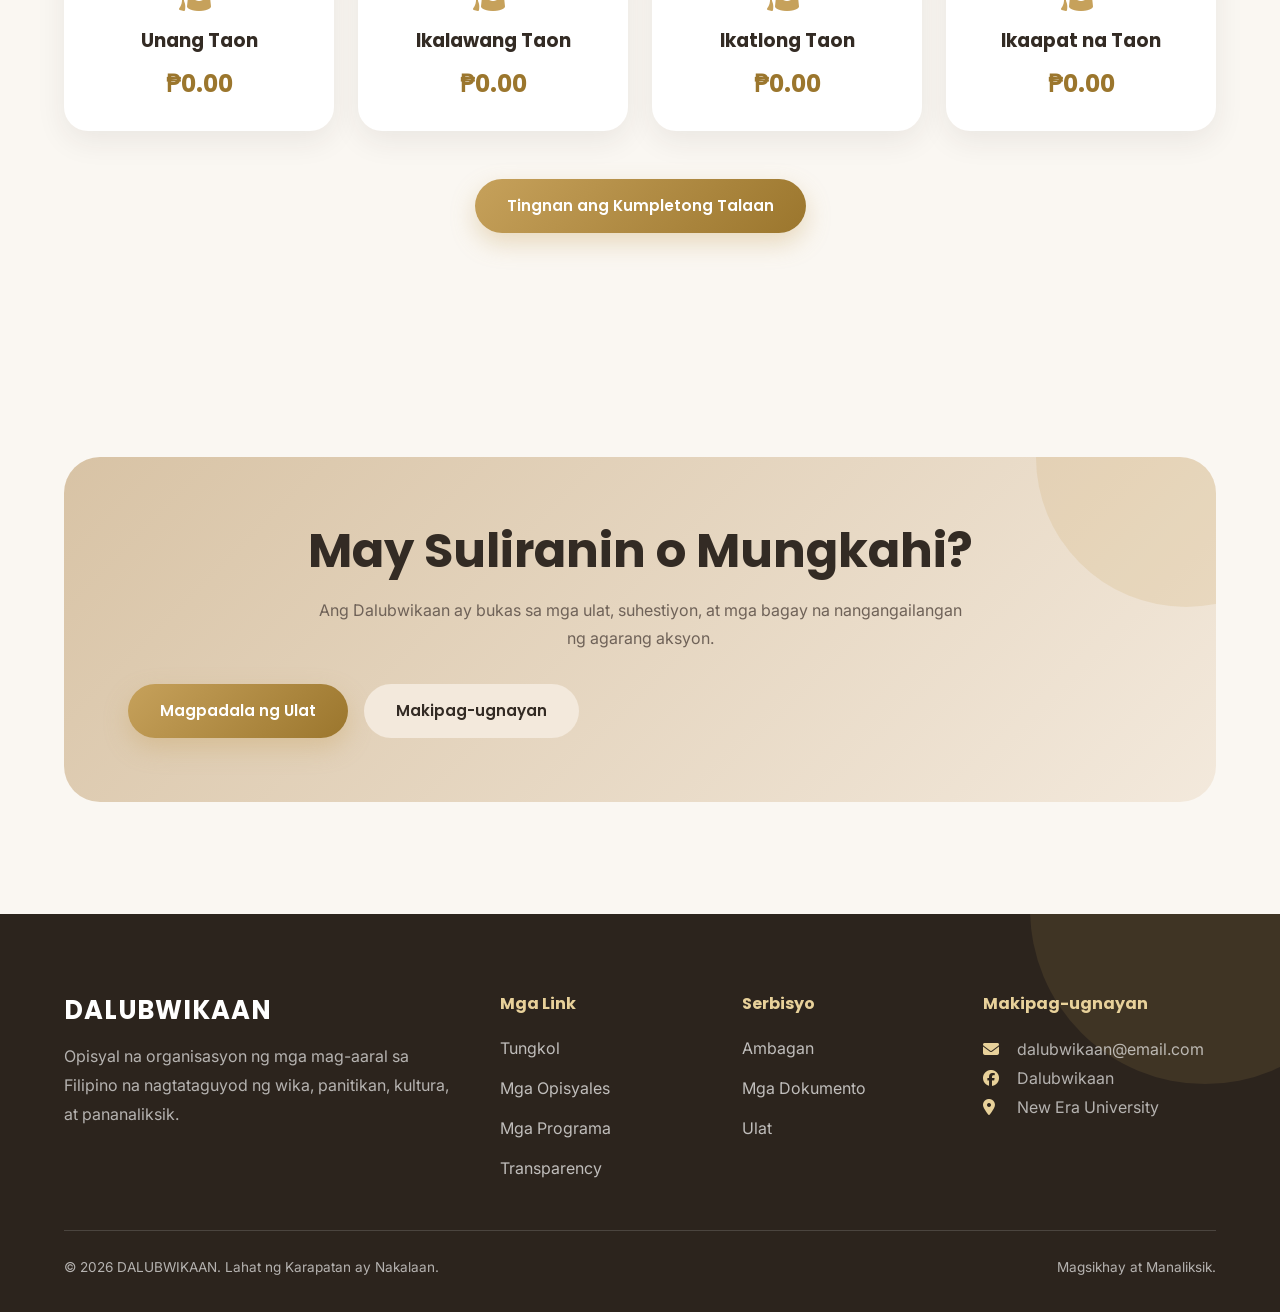
==== commit 51034156: "Update index.html" ====
--- a/index.html
+++ b/index.html
@@ -3,1016 +3,1935 @@
 
 <head>
 
-    <!-- ===================================== -->
-    <!-- META -->
-    <!-- ===================================== -->
+    <!-- =====================================
+         META INFORMATION
+    ====================================== -->
 
     <meta charset="UTF-8">
 
     <meta name="viewport"
         content="width=device-width, initial-scale=1.0">
 
-    <title>DALUBWIKAAN | Magsikhay at Manaliksik.</title>
+
+    <title>
+        DALUBWIKAAN | Magsikhay at Manaliksik
+    </title>
+
 
     <meta name="description"
-        content="Opisyal na Portal ng Dalubwikaan">
+        content="
+        Opisyal na Portal ng Dalubwikaan.
+        Isinusulong ang wikang Filipino,
+        panitikan, kultura, at pananaliksik.
+        ">
+
 
     <meta name="keywords"
-        content="Dalubwikaan, Filipino, Organisasyon, Wikang Filipino">
+        content="
+        Dalubwikaan,
+        Filipino,
+        Organisasyon,
+        Wikang Filipino,
+        Panitikan
+        ">
+
 
     <meta name="author"
         content="Dalubwikaan">
 
-    <!-- ===================================== -->
-    <!-- GOOGLE FONTS -->
-    <!-- ===================================== -->
+
+
+    <!-- =====================================
+         GOOGLE FONTS
+    ====================================== -->
+
 
     <link rel="preconnect"
         href="https://fonts.googleapis.com">
+
 
     <link rel="preconnect"
         href="https://fonts.gstatic.com"
         crossorigin>
 
-    <link href="https://fonts.googleapis.com/css2?family=Poppins:wght@300;400;500;600;700;800&family=Inter:wght@300;400;500;600;700&display=swap"
-        rel="stylesheet">
-
-    <!-- ===================================== -->
-    <!-- FONT AWESOME -->
-    <!-- ===================================== -->
+
+    <link href="
+    https://fonts.googleapis.com/css2?family=Poppins:wght@300;400;500;600;700;800&family=Inter:wght@300;400;500;600;700&display=swap"
+    rel="stylesheet">
+
+
+
+    <!-- =====================================
+         FONT AWESOME ICONS
+    ====================================== -->
+
 
     <link rel="stylesheet"
-        href="https://cdnjs.cloudflare.com/ajax/libs/font-awesome/6.7.2/css/all.min.css">
-
-<!-- ===================================== -->
-<!-- CSS -->
-<!-- ===================================== -->
-
-<link rel="stylesheet" href="css/style.css">
+    href="
+    https://cdnjs.cloudflare.com/ajax/libs/font-awesome/6.7.2/css/all.min.css">
+
+
+
+    <!-- =====================================
+         MAIN CSS
+    ====================================== -->
+
+
+    <link rel="stylesheet"
+        href="css/style.css">
+
 
 </head>
 
+
 <body>
 
-    <!-- ===================================== -->
-    <!-- LOADING SCREEN -->
-    <!-- ===================================== -->
-
-    <div id="loader">
-
-        <div class="loader-content">
-
-            <h1>DALUBWIKAAN</h1>
-
-            <p>Magsikhay at Manaliksik.</p>
-
-            <div class="loader-line"></div>
-
-        </div>
+
+<!-- =========================================
+     LOADING SCREEN
+========================================= -->
+
+
+<div id="loader">
+
+
+    <div class="loader-content">
+
+
+        <h1>
+            DALUBWIKAAN
+        </h1>
+
+
+        <p>
+            Magsikhay at Manaliksik.
+        </p>
+
+
+        <div class="loader-line"></div>
+
 
     </div>
 
-    <!-- ===================================== -->
-    <!-- HEADER -->
-    <!-- ===================================== -->
-
-    <header id="header">
-
-        <div class="container">
-
-            <!-- BRAND -->
-
-            <a href="index.html"
-                class="brand">
-
-                <h1>DALUBWIKAAN</h1>
-
-                <span>Opisyal na Portal</span>
-
-            </a>
-
-            <!-- NAVIGATION -->
-
-            <nav id="navbar">
-
-                <ul>
-
-                    <li>
-                        <a href="index.html"
-                            class="active">
-                            Tahanan
-                        </a>
-                    </li>
-
-                    <li>
-                        <a href="about.html">
-                            Tungkol
-                        </a>
-                    </li>
-
-                    <li>
-                        <a href="officers.html">
-                            Pamunuan
-                        </a>
-                    </li>
-
-                    <li>
-                        <a href="projects.html">
-                            Mga Programa
-                        </a>
-                    </li>
-
-                    <li>
-                        <a href="transparency.html">
-                            Pananagutang Pinansyal
-                        </a>
-                    </li>
-
-                    <li>
-                        <a href="collections.html">
-                            Ambagan
-                        </a>
-                    </li>
-
-                    <li>
-                        <a href="documents.html">
-                            Mga Dokumento
-                        </a>
-                    </li>
-
-                    <li>
-                        <a href="report.html">
-                            Mag-ulat
-                        </a>
-                    </li>
-
-                </ul>
-
-            </nav>
-
-            <!-- ADMIN -->
-
-            <div class="header-right">
-
-                <a href="admin/login.html"
-                    class="admin-button">
-
-                    <i class="fa-solid fa-user-shield"></i>
-
-                    Admin
+
+</div>
+
+
+
+
+
+<!-- =========================================
+     HEADER
+========================================= -->
+
+
+<header id="header">
+
+
+<div class="container">
+
+
+    <!-- BRAND -->
+
+
+    <a href="index.html"
+        class="brand">
+
+
+        <h1>
+            DALUBWIKAAN
+        </h1>
+
+
+        <span>
+            Opisyal na Portal
+        </span>
+
+
+    </a>
+
+
+
+
+    <!-- NAVIGATION -->
+
+
+    <nav id="navbar">
+
+
+        <ul>
+
+
+            <li>
+                <a href="index.html"
+                class="active">
+
+                    Tahanan
 
                 </a>
-
-                <button id="menuButton">
-
-                    <i class="fa-solid fa-bars"></i>
-
-                </button>
-
-            </div>
-
-        </div>
-
-    </header>
-
-    <!-- ===================================== -->
-    <!-- MOBILE MENU -->
-    <!-- ===================================== -->
-
-    <aside id="mobileMenu">
-
-        <a href="index.html">Tahanan</a>
-
-        <a href="about.html">Tungkol</a>
-
-        <a href="officers.html">Pamunuan</a>
-
-        <a href="projects.html">Mga Programa</a>
-
-        <a href="transparency.html">Pananagutang Pinansyal</a>
-
-        <a href="collections.html">Ambagan</a>
-
-        <a href="documents.html">Mga Dokumento</a>
-
-        <a href="report.html">Mag-ulat</a>
-
-        <a href="contact.html">Makipag-ugnayan</a>
-
-        <hr>
-
-        <a href="admin/login.html">
+            </li>
+
+
+
+            <li>
+                <a href="about.html">
+
+                    Tungkol
+
+                </a>
+            </li>
+
+
+
+            <li>
+                <a href="officers.html">
+
+                    Mga Opisyales
+
+                </a>
+            </li>
+
+
+
+            <li>
+                <a href="projects.html">
+
+                    Mga Programa
+
+                </a>
+            </li>
+
+
+
+            <li>
+                <a href="transparency.html">
+
+                    Transparency
+
+                </a>
+            </li>
+
+
+
+            <li>
+                <a href="collections.html">
+
+                    Ambagan
+
+                </a>
+            </li>
+
+
+
+            <li>
+                <a href="report.html">
+
+                    Ulat
+
+                </a>
+            </li>
+
+
+
+        </ul>
+
+
+    </nav>
+
+
+
+
+
+    <!-- RIGHT SIDE -->
+
+
+    <div class="header-right">
+
+
+
+        <a href="admin/login.html"
+        class="admin-button">
+
 
             <i class="fa-solid fa-user-shield"></i>
 
-            Admin Panel
+
+            Admin
+
 
         </a>
 
-    </aside>
-
-    <!-- ===================================== -->
-    <!-- HERO -->
-    <!-- ===================================== -->
-
-    <section id="hero">
-
-        <div class="hero-overlay"></div>
-
-        <div class="container hero-content">
-
-            <span class="tagline">
-
-                Opisyal na Portal ng Dalubwikaan
-
-            </span>
-
-            <h1>
-
-                Magsikhay at Manaliksik.
-
-            </h1>
-
-            <p>
-
-                Isinusulong ang kahusayan sa wikang Filipino,
-                panitikan, kultura, at pananaliksik sa
-                pamamagitan ng makabuluhang paglilingkod,
-                pananagutan, at mahusay na pamumuno.
-
-            </p>
-
-            <div class="hero-buttons">
-
-                <a href="about.html"
-                    class="btn btn-primary">
-
-                    Kilalanin ang Dalubwikaan
-
-                </a>
-
-                <a href="transparency.html"
-                    class="btn btn-outline">
-
-                    Pananagutang Pinansyal
-
-                </a>
-
-            </div>
-
-        </div>
-
-        <!-- SCROLL INDICATOR -->
-
-        <div class="scroll-indicator">
-
-            <span>Mag-scroll</span>
-
-            <i class="fa-solid fa-chevron-down"></i>
-
-        </div>
-
-    </section>
-
-    <!-- ===================================== -->
-    <!-- OFFICERS PREVIEW -->
-    <!-- CONTINUE IN PART 2 -->
-    <!-- ===================================== -->
-      <!-- ===================================== -->
-    <!-- PAMUNUAN NG DALUBWIKAAN -->
-    <!-- ===================================== -->
-
-    <section id="officers">
-
-        <div class="container">
-
-            <div class="section-header">
-
-                <span class="section-tag">
-
-                    PAMUNUAN
-
-                </span>
-
-                <h2>
-
-                    Pamunuan ng Dalubwikaan
-
-                </h2>
-
-                <p>
-
-                    Ang Dalubwikaan ay pinamumunuan ng mga
-                    mag-aaral na naglilingkod nang may
-                    integridad, pananagutan, at dedikasyon.
-                    Sama-sama nilang isinusulong ang mga
-                    programa at adhikain ng samahan para sa
-                    kapakanan ng bawat mag-aaral.
-
-                </p>
-
-            </div>
-
-            <div class="officer-grid">
-
-                <!-- PRESIDENT -->
-
-                <div class="officer-card">
-
-                    <div class="officer-image">
-
-                        <i class="fa-solid fa-user"></i>
-
-                    </div>
-
-                    <span class="position">
-
-                        Pangulo
-
-                    </span>
-
-                    <h3>
-
-                        Juan Dela Cruz
-
-                    </h3>
-
-                    <p>
-
-                        Nangunguna sa pagpaplano,
-                        pamamahala, at pangkalahatang
-                        direksiyon ng samahan.
-
-                    </p>
-
-                </div>
-
-                <!-- VPI -->
-
-                <div class="officer-card">
-
-                    <div class="officer-image">
-
-                        <i class="fa-solid fa-user"></i>
-
-                    </div>
-
-                    <span class="position">
-
-                        Bise Presidente Panloob
-
-                    </span>
-
-                    <h3>
-
-                        Ychero Amancio
-
-                    </h3>
-
-                    <p>
-
-                        Nangangasiwa sa mga panloob na
-                        gawain at koordinasyon ng
-                        organisasyon.
-
-                    </p>
-
-                </div>
-
-                <!-- VPE -->
-
-                <div class="officer-card">
-
-                    <div class="officer-image">
-
-                        <i class="fa-solid fa-user"></i>
-
-                    </div>
-
-                    <span class="position">
-
-                        Bise Presidente Panlabas
-
-                    </span>
-
-                    <h3>
-
-                        Pangalan
-
-                    </h3>
-
-                    <p>
-
-                        Nangangasiwa sa ugnayan ng
-                        organisasyon sa iba't ibang
-                        tanggapan at institusyon.
-
-                    </p>
-
-                </div>
-
-                <!-- SECRETARY -->
-
-                <div class="officer-card">
-
-                    <div class="officer-image">
-
-                        <i class="fa-solid fa-user"></i>
-
-                    </div>
-
-                    <span class="position">
-
-                        Kalihim
-
-                    </span>
-
-                    <h3>
-
-                        Pangalan
-
-                    </h3>
-
-                    <p>
-
-                        Responsable sa dokumentasyon,
-                        talaan, at opisyal na komunikasyon.
-
-                    </p>
-
-                </div>
-
-            </div>
-
-            <div class="center">
-
-                <a href="officers.html"
-                    class="btn btn-primary">
-
-                    Tingnan ang Kumpletong Pamunuan
-
-                </a>
-
-            </div>
-
-        </div>
-
-    </section>
-
-    <!-- ===================================== -->
-    <!-- MGA ANUNSYO -->
-    <!-- ===================================== -->
-
-    <section id="announcements">
-
-        <div class="container">
-
-            <div class="section-header">
-
-                <span class="section-tag">
-
-                    MGA ANUNSYO
-
-                </span>
-
-                <h2>
-
-                    Mga Opisyal na Anunsyo
-
-                </h2>
-
-                <p>
-
-                    Basahin ang pinakabagong balita,
-                    paalala, at mahahalagang
-                    impormasyon mula sa Dalubwikaan.
-
-                </p>
-
-            </div>
-
-            <div class="announcement-grid">
-
-                <!-- FEATURED -->
-
-                <article class="announcement-feature">
-
-                    <span class="badge">
-
-                        PINAKABAGO
-
-                    </span>
-
-                    <h3>
-
-                        Maligayang Pagdating sa
-                        Akademikong Taon 2026–2027
-
-                    </h3>
-
-                    <p>
-
-                        Malugod na tinatanggap ng
-                        Dalubwikaan ang lahat ng
-                        bagong at kasalukuyang
-                        mag-aaral. Abangan ang mga
-                        programang nakalaan para sa
-                        buong akademikong taon.
-
-                    </p>
-
-                    <a href="announcements.html">
-
-                        Magbasa Pa
-
-                        <i class="fa-solid fa-arrow-right"></i>
-
-                    </a>
-
-                </article>
-
-                <!-- SIDE NEWS -->
-
-                <div class="announcement-list">
-
-                    <div class="announcement-item">
-
-                        <div>
-
-                            <h4>
-
-                                Pangkalahatang
-                                Asembleya
-
-                            </h4>
-
-                            <small>
-
-                                Agosto 12, 2026
-
-                            </small>
-
-                        </div>
-
-                        <i class="fa-solid fa-angle-right"></i>
-
-                    </div>
-
-                    <div class="announcement-item">
-
-                        <div>
-
-                            <h4>
-
-                                Linggo ng Wika
-
-                            </h4>
-
-                            <small>
-
-                                Agosto 18, 2026
-
-                            </small>
-
-                        </div>
-
-                        <i class="fa-solid fa-angle-right"></i>
-
-                    </div>
-
-                    <div class="announcement-item">
-
-                        <div>
-
-                            <h4>
-
-                                Paalala sa Ambagan
-
-                            </h4>
-
-                            <small>
-
-                                Agosto 25, 2026
-
-                            </small>
-
-                        </div>
-
-                        <i class="fa-solid fa-angle-right"></i>
-
-                    </div>
-
-                </div>
-
-            </div>
-
-        </div>
-
-    </section>
-
-    <!-- ===================================== -->
-    <!-- MGA PROGRAMA -->
-    <!-- CONTINUE IN PART 3 -->
-    <!-- ===================================== -->
-      <!-- ===================================== -->
-    <!-- MAG-ULAT NG SULIRANIN -->
-    <!-- ===================================== -->
-
-    <section id="reports">
-
-        <div class="container">
-
-            <div class="section-header">
-
-                <span class="section-tag">
-
-                    MAG-ULAT
-
-                </span>
-
-                <h2>
-
-                    Mag-ulat ng Suliranin o Mungkahi
-
-                </h2>
-
-                <p>
-
-                    Ang Dalubwikaan ay naniniwala na ang bawat
-                    tinig ay mahalaga. Maaari kang magsumite ng
-                    reklamo, mungkahi, o anumang suliraning
-                    nangangailangan ng agarang aksiyon.
-
-                </p>
-
-            </div>
-
-            <div class="report-wrapper">
-
-                <div class="report-info">
-
-                    <div class="info-card">
-
-                        <i class="fa-solid fa-user-secret"></i>
-
-                        <h3>Kompidensiyal</h3>
-
-                        <p>
-
-                            Maaari kang magsumite ng ulat nang
-                            hindi inilalantad ang iyong pagkakakilanlan.
-
-                        </p>
-
-                    </div>
-
-                    <div class="info-card">
-
-                        <i class="fa-solid fa-clock"></i>
-
-                        <h3>Mabilis na Proseso</h3>
-
-                        <p>
-
-                            Ang bawat ulat ay agad na matatanggap
-                            at mabibigyan ng kaukulang aksiyon.
-
-                        </p>
-
-                    </div>
-
-                    <div class="info-card">
-
-                        <i class="fa-solid fa-shield-halved"></i>
-
-                        <h3>Ligtas at Pribado</h3>
-
-                        <p>
-
-                            Ang lahat ng impormasyong isusumite
-                            ay pananatilihing kumpidensiyal.
-
-                        </p>
-
-                    </div>
-
-                </div>
-
-                <div class="report-action">
-
-                    <h3>
-
-                        May nais bang ipabatid?
-
-                    </h3>
-
-                    <p>
-
-                        Mag-click sa ibaba upang magsumite ng
-                        ulat o mungkahi.
-
-                    </p>
-
-                    <a href="report.html"
-                        class="btn btn-primary">
-
-                        Magsumite ng Ulat
-
-                    </a>
-
-                </div>
-
-            </div>
-
-        </div>
-
-    </section>
-
-    <!-- ===================================== -->
-    <!-- MGA DOKUMENTO -->
-    <!-- ===================================== -->
-
-    <section id="documents">
-
-        <div class="container">
-
-            <div class="section-header">
-
-                <span class="section-tag">
-
-                    MGA DOKUMENTO
-
-                </span>
-
-                <h2>
-
-                    Mga Opisyal na Dokumento
-
-                </h2>
-
-                <p>
-
-                    Maaaring i-download o basahin ang mga
-                    opisyal na dokumento ng Dalubwikaan.
-
-                </p>
-
-            </div>
-
-            <div class="document-grid">
-
-                <div class="document-card">
-
-                    <i class="fa-solid fa-file-pdf"></i>
-
-                    <h3>Konstitusyon</h3>
-
-                    <a href="#">Basahin</a>
-
-                </div>
-
-                <div class="document-card">
-
-                    <i class="fa-solid fa-file-pdf"></i>
-
-                    <h3>By-Laws</h3>
-
-                    <a href="#">Basahin</a>
-
-                </div>
-
-                <div class="document-card">
-
-                    <i class="fa-solid fa-file-pdf"></i>
-
-                    <h3>Transparency Report</h3>
-
-                    <a href="#">Basahin</a>
-
-                </div>
-
-                <div class="document-card">
-
-                    <i class="fa-solid fa-file-pdf"></i>
-
-                    <h3>Minutes of Meeting</h3>
-
-                    <a href="#">Basahin</a>
-
-                </div>
-
-            </div>
-
-        </div>
-
-    </section>
-
-    <!-- ===================================== -->
-    <!-- GALLERY -->
-    <!-- ===================================== -->
-
-    <section id="gallery">
-
-        <div class="container">
-
-            <div class="section-header">
-
-                <span class="section-tag">
-
-                    GALLERY
-
-                </span>
-
-                <h2>
-
-                    Mga Larawan ng Dalubwikaan
-
-                </h2>
-
-                <p>
-
-                    Balikan ang mga makabuluhang gawain,
-                    programa, at pagdiriwang ng samahan.
-
-                </p>
-
-            </div>
-
-            <div class="gallery-grid">
-
-                <div class="gallery-item"></div>
-
-                <div class="gallery-item"></div>
-
-                <div class="gallery-item"></div>
-
-                <div class="gallery-item"></div>
-
-                <div class="gallery-item"></div>
-
-                <div class="gallery-item"></div>
-
-            </div>
-
-            <div class="center">
-
-                <a href="gallery.html"
-                    class="btn btn-primary">
-
-                    Tingnan ang Gallery
-
-                </a>
-
-            </div>
-
-        </div>
-
-    </section>
-
-    <!-- ===================================== -->
-    <!-- MAKIPAG-UGNAYAN -->
-    <!-- ===================================== -->
-
-    <section id="contact">
-
-        <div class="container">
-
-            <div class="contact-box">
-
-                <h2>
-
-                    Makipag-ugnayan sa Dalubwikaan
-
-                </h2>
-
-                <p>
-
-                    Kung mayroon kang katanungan,
-                    mungkahi, o nais na makipag-ugnayan,
-                    bukas ang aming samahan para sa iyo.
-
-                </p>
-
-                <div class="hero-buttons">
-
-                    <a href="contact.html"
-                        class="btn btn-primary">
-
-                        Makipag-ugnayan
-
-                    </a>
-
-                    <a href="report.html"
-                        class="btn btn-outline">
-
-                        Mag-ulat
-
-                    </a>
-
-                </div>
-
-            </div>
-
-        </div>
-
-    </section>
-
-    <!-- ===================================== -->
-    <!-- FOOTER -->
-    <!-- ===================================== -->
-
-    <footer>
-
-        <div class="container">
-
-            <div class="footer-grid">
-
-                <div class="footer-column">
-
-                    <h2>DALUBWIKAAN</h2>
-
-                    <p>
-
-                        Opisyal na Portal ng
-                        Samahan ng mga Mag-aaral
-                        sa Filipino.
-
-                    </p>
-
-                </div>
-
-                <div class="footer-column">
-
-                    <h3>Portal</h3>
-
-                    <a href="index.html">Tahanan</a>
-                    <a href="about.html">Tungkol</a>
-                    <a href="officers.html">Pamunuan</a>
-                    <a href="projects.html">Mga Programa</a>
-
-                </div>
-
-                <div class="footer-column">
-
-                    <h3>Serbisyo</h3>
-
-                    <a href="transparency.html">Pananagutang Pinansyal</a>
-                    <a href="collections.html">Ambagan</a>
-                    <a href="documents.html">Mga Dokumento</a>
-                    <a href="report.html">Mag-ulat</a>
-
-                </div>
-
-                <div class="footer-column">
-
-                    <h3>Makipag-ugnayan</h3>
-
-                    <p>
-
-                        New Era University
-
-                    </p>
-
-                    <p>
-
-                        Facebook: Dalubwikaan
-
-                    </p>
-
-                    <p>
-
-                        Email:
-                        dalubwikaan@email.com
-
-                    </p>
-
-                </div>
-
-            </div>
-
-            <hr>
-
-            <div class="footer-bottom">
-
-                <p>
-
-                    © 2026 DALUBWIKAAN.
-                    Lahat ng Karapatan ay Nakalaan.
-
-                </p>
-
-            </div>
-
-        </div>
-
-    </footer>
-
-    <!-- ===================================== -->
-    <!-- JAVASCRIPT -->
-    <!-- ===================================== -->
-
-    <script src="js/app.js"></script>
+
+
+
+
+        <button id="menuButton">
+
+
+            <i class="fa-solid fa-bars"></i>
+
+
+        </button>
+
+
+
+    </div>
+
+
+
+</div>
+
+
+</header>
+
+
+
+
+
+
+<!-- =========================================
+     MOBILE MENU
+========================================= -->
+
+
+<aside id="mobileMenu">
+
+
+<a href="index.html">
+
+    Tahanan
+
+</a>
+
+
+<a href="about.html">
+
+    Tungkol
+
+</a>
+
+
+<a href="officers.html">
+
+    Mga Opisyales
+
+</a>
+
+
+<a href="projects.html">
+
+    Mga Programa
+
+</a>
+
+
+<a href="transparency.html">
+
+    Transparency
+
+</a>
+
+
+<a href="collections.html">
+
+    Ambagan
+
+</a>
+
+
+<a href="report.html">
+
+    Ulat
+
+</a>
+
+
+<hr>
+
+
+<a href="admin/login.html">
+
+
+<i class="fa-solid fa-user-shield"></i>
+
+
+Admin Panel
+
+
+</a>
+
+
+</aside>
+
+
+
+
+
+
+<!-- =========================================
+     HERO SECTION
+========================================= -->
+
+
+<section id="hero">
+
+
+<div class="hero-overlay"></div>
+
+
+
+<div class="container hero-content">
+
+
+
+<span class="tagline">
+
+
+    Opisyal na Organisasyon
+    ng mga Mag-aaral sa Filipino
+
+
+</span>
+
+
+
+
+
+<h1>
+
+
+    Magsikhay at
+    Manaliksik.
+
+
+</h1>
+
+
+
+
+
+<p>
+
+
+    Ang Dalubwikaan ay isang samahang
+    nagtataguyod ng kahusayan sa wikang
+    Filipino, panitikan, kultura, at
+    pananaliksik sa pamamagitan ng
+    makabuluhang programa, paglilingkod,
+    at responsableng pamumuno.
+
+
+</p>
+
+
+
+
+
+<div class="hero-buttons">
+
+
+<a href="about.html"
+class="btn btn-primary">
+
+
+    Kilalanin ang Dalubwikaan
+
+
+</a>
+
+
+
+
+<a href="transparency.html"
+class="btn btn-outline">
+
+
+    Tingnan ang Transparency
+
+
+</a>
+
+
+
+</div>
+
+
+
+
+</div>
+
+
+
+
+
+<!-- SCROLL -->
+
+
+<div class="scroll-indicator">
+
+
+<span>
+Mag-scroll
+</span>
+
+
+<i class="fa-solid fa-chevron-down"></i>
+
+
+</div>
+
+
+
+</section>
+<!-- =========================================
+     MGA OPISYALES NG DALUBWIKAAN
+========================================= -->
+
+
+<section id="officers">
+
+
+<div class="container">
+
+
+<div class="section-header">
+
+
+<span class="section-tag">
+
+    PAMUNUAN
+
+</span>
+
+
+
+<h2>
+
+    Mga Opisyales ng Dalubwikaan
+
+</h2>
+
+
+
+<p>
+
+    Kilalanin ang mga lider na nagsisilbi
+    para sa pagpapaunlad ng samahan.
+    Sa pamamagitan ng kanilang dedikasyon,
+    pananagutan, at pagkakaisa,
+    isinusulong nila ang mga adhikain
+    ng Dalubwikaan.
+
+</p>
+
+
+</div>
+
+
+
+
+
+<div class="officer-grid">
+
+
+
+<!-- PRESIDENT -->
+
+
+<div class="officer-card">
+
+
+<div class="officer-image">
+
+
+<i class="fa-solid fa-user"></i>
+
+
+</div>
+
+
+
+<span class="position">
+
+Pangulo
+
+</span>
+
+
+
+<h3>
+
+Juan Dela Cruz
+
+</h3>
+
+
+
+<p>
+
+Nangunguna sa pangkalahatang
+pamamahala at direksiyon ng
+organisasyon.
+
+</p>
+
+
+
+</div>
+
+
+
+
+
+<!-- INTERNAL VP -->
+
+
+<div class="officer-card">
+
+
+<div class="officer-image">
+
+
+<i class="fa-solid fa-user"></i>
+
+
+</div>
+
+
+
+<span class="position">
+
+Bise Presidente Panloob
+
+</span>
+
+
+
+<h3>
+
+Ychero Amancio
+
+</h3>
+
+
+
+<p>
+
+Nangangasiwa sa mga panloob
+na gawain, koordinasyon, at
+pagpapatupad ng mga programa.
+
+</p>
+
+
+
+</div>
+
+
+
+
+
+<!-- EXTERNAL VP -->
+
+
+<div class="officer-card">
+
+
+<div class="officer-image">
+
+
+<i class="fa-solid fa-user"></i>
+
+
+</div>
+
+
+
+<span class="position">
+
+Bise Presidente Panlabas
+
+</span>
+
+
+
+<h3>
+
+Pangalan
+
+</h3>
+
+
+
+<p>
+
+Namamahala sa ugnayan ng
+Dalubwikaan sa iba pang
+organisasyon at tanggapan.
+
+</p>
+
+
+
+</div>
+
+
+
+
+
+<!-- SECRETARY -->
+
+
+<div class="officer-card">
+
+
+<div class="officer-image">
+
+
+<i class="fa-solid fa-user"></i>
+
+
+</div>
+
+
+
+<span class="position">
+
+Kalihim
+
+</span>
+
+
+
+<h3>
+
+Pangalan
+
+</h3>
+
+
+
+<p>
+
+Responsable sa dokumentasyon,
+talaan, at opisyal na komunikasyon.
+
+</p>
+
+
+
+</div>
+
+
+
+</div>
+
+
+
+
+
+<div class="center-button">
+
+
+<a href="officers.html"
+class="btn btn-primary">
+
+
+    Tingnan ang Kumpletong Pamunuan
+
+
+</a>
+
+
+</div>
+
+
+
+</div>
+
+
+</section>
+
+
+
+
+
+
+
+
+
+<!-- =========================================
+     MGA ANUNSYO
+========================================= -->
+
+
+<section id="announcements">
+
+
+<div class="container">
+
+
+<div class="section-header">
+
+
+<span class="section-tag">
+
+    BALITA
+
+</span>
+
+
+
+<h2>
+
+    Mga Opisyal na Anunsyo
+
+</h2>
+
+
+
+<p>
+
+    Dito makikita ang mahahalagang
+    impormasyon, paalala, at balita
+    mula sa Dalubwikaan.
+
+</p>
+
+
+</div>
+
+
+
+
+
+
+<div class="announcement-grid">
+
+
+
+
+
+<!-- FEATURED ANNOUNCEMENT -->
+
+
+<article class="announcement-feature">
+
+
+<span class="badge">
+
+PINAKABAGO
+
+</span>
+
+
+
+
+<h3>
+
+Maligayang Pagdating sa
+Akademikong Taon 2026–2027
+
+</h3>
+
+
+
+<p>
+
+Malugod na tinatanggap ng
+Dalubwikaan ang lahat ng
+mag-aaral. Abangan ang mga
+programa, aktibidad, at
+makabuluhang gawain para
+sa buong taon.
+
+</p>
+
+
+
+
+<a href="announcements.html">
+
+
+Magbasa Pa
+
+<i class="fa-solid fa-arrow-right"></i>
+
+
+</a>
+
+
+
+</article>
+
+
+
+
+
+
+
+
+<!-- ANNOUNCEMENT LIST -->
+
+
+<div class="announcement-list">
+
+
+
+<div class="announcement-item">
+
+
+<div>
+
+
+<h4>
+
+Pangkalahatang Asembleya
+
+</h4>
+
+
+<small>
+
+Agosto 12, 2026
+
+</small>
+
+
+</div>
+
+
+
+<i class="fa-solid fa-angle-right"></i>
+
+
+</div>
+
+
+
+
+
+<div class="announcement-item">
+
+
+<div>
+
+
+<h4>
+
+Linggo ng Wika
+
+</h4>
+
+
+<small>
+
+Agosto 18, 2026
+
+</small>
+
+
+</div>
+
+
+
+<i class="fa-solid fa-angle-right"></i>
+
+
+</div>
+
+
+
+
+
+<div class="announcement-item">
+
+
+<div>
+
+
+<h4>
+
+Paalala sa Ambagan
+
+</h4>
+
+
+<small>
+
+Agosto 25, 2026
+
+</small>
+
+
+</div>
+
+
+
+<i class="fa-solid fa-angle-right"></i>
+
+
+</div>
+
+
+
+</div>
+
+
+
+</div>
+
+
+
+</div>
+
+
+</section>
+
+
+
+
+
+
+
+
+
+<!-- =========================================
+     MGA PROGRAMA
+========================================= -->
+
+
+<section id="projects">
+
+
+<div class="container">
+
+
+<div class="section-header">
+
+
+<span class="section-tag">
+
+    PROGRAMA
+
+</span>
+
+
+
+<h2>
+
+    Mga Programa at Proyekto
+
+</h2>
+
+
+
+<p>
+
+    Tingnan ang mga kasalukuyan,
+    nakaplanong, at natapos nang
+    proyekto ng Dalubwikaan.
+
+</p>
+
+
+</div>
+
+
+
+
+
+<div class="transparency-grid">
+
+
+
+<div class="transparency-card">
+
+
+<i class="fa-solid fa-lightbulb"></i>
+
+
+<h3>
+
+Pinaplano
+
+</h3>
+
+
+<p>
+
+Mga programang kasalukuyang
+binubuo at inihahanda.
+
+</p>
+
+
+</div>
+
+
+
+
+
+
+<div class="transparency-card">
+
+
+<i class="fa-solid fa-spinner"></i>
+
+
+<h3>
+
+Isinasagawa
+
+</h3>
+
+
+<p>
+
+Mga proyektong kasalukuyang
+ipinatutupad ng samahan.
+
+</p>
+
+
+</div>
+
+
+
+
+
+
+<div class="transparency-card">
+
+
+<i class="fa-solid fa-circle-check"></i>
+
+
+<h3>
+
+Natapos
+
+</h3>
+
+
+<p>
+
+Mga matagumpay na programang
+naisagawa na.
+
+</p>
+
+
+</div>
+
+
+
+
+
+
+<div class="transparency-card">
+
+
+<i class="fa-solid fa-folder-open"></i>
+
+
+<h3>
+
+Mga Dokumento
+
+</h3>
+
+
+<p>
+
+Mga kaugnay na ulat at
+records ng proyekto.
+
+</p>
+
+
+</div>
+
+
+
+</div>
+
+
+
+
+
+<div class="center-button">
+
+
+<a href="projects.html"
+class="btn btn-primary">
+
+
+Tingnan ang Lahat ng Programa
+
+
+</a>
+
+
+</div>
+
+
+
+</div>
+
+
+</section>
+<!-- =========================================
+     TRANSPARENCY REPORT PREVIEW
+========================================= -->
+
+
+<section class="transparency-preview">
+
+
+<div class="container">
+
+
+
+<div class="section-title">
+
+
+<span>
+
+✦ Pananagutang Pinansyal
+
+</span>
+
+
+
+<h2>
+
+Transparency Report
+
+</h2>
+
+
+
+<p>
+
+Ipinapakita ng Dalubwikaan ang
+malinaw at tapat na pamamahala
+ng pondo ng organisasyon upang
+mapanatili ang tiwala at pananagutan
+sa bawat miyembro.
+
+</p>
+
+
+</div>
+
+
+
+
+
+
+<div class="transparency-grid">
+
+
+
+
+
+<div class="transparency-card">
+
+
+<i class="fa-solid fa-wallet"></i>
+
+
+<h3>
+
+Kabuuang Pondo
+
+</h3>
+
+
+<h2 id="totalFunds">
+
+₱0.00
+
+</h2>
+
+
+</div>
+
+
+
+
+
+
+
+<div class="transparency-card">
+
+
+<i class="fa-solid fa-arrow-trend-up"></i>
+
+
+<h3>
+
+Kabuuang Kita
+
+</h3>
+
+
+<h2 id="totalIncome">
+
+₱0.00
+
+</h2>
+
+
+</div>
+
+
+
+
+
+
+
+<div class="transparency-card">
+
+
+<i class="fa-solid fa-money-bill-transfer"></i>
+
+
+<h3>
+
+Kabuuang Gastos
+
+</h3>
+
+
+<h2 id="totalExpense">
+
+₱0.00
+
+</h2>
+
+
+</div>
+
+
+
+
+
+
+
+<div class="transparency-card">
+
+
+<i class="fa-solid fa-file-lines"></i>
+
+
+<h3>
+
+Mga Ulat
+
+</h3>
+
+
+<p>
+
+Makikita ang mga opisyal na
+ulat pinansyal ng samahan.
+
+</p>
+
+
+</div>
+
+
+
+
+
+</div>
+
+
+
+
+
+<div class="center-button">
+
+
+<a href="transparency.html"
+class="btn btn-primary">
+
+
+Tingnan ang Buong Transparency Report
+
+
+</a>
+
+
+</div>
+
+
+
+
+</div>
+
+
+</section>
+
+
+
+
+
+
+
+
+
+<!-- =========================================
+     AMBAGAN / CONTRIBUTIONS
+========================================= -->
+
+
+<section id="collections">
+
+
+<div class="container">
+
+
+
+<div class="section-title">
+
+
+<span>
+
+✦ Ambagan
+
+</span>
+
+
+
+<h2>
+
+Talaan ng Kontribusyon
+
+</h2>
+
+
+
+<p>
+
+Isang organisadong talaan ng
+ambagan ng bawat baitang upang
+mapanatili ang malinaw na
+pagsubaybay sa pondo.
+
+</p>
+
+
+</div>
+
+
+
+
+
+
+
+<div class="transparency-grid">
+
+
+
+
+
+<div class="transparency-card">
+
+
+<i class="fa-solid fa-graduation-cap"></i>
+
+
+<h3>
+
+Unang Taon
+
+</h3>
+
+
+<h2>
+
+₱0.00
+
+</h2>
+
+
+</div>
+
+
+
+
+
+
+
+<div class="transparency-card">
+
+
+<i class="fa-solid fa-graduation-cap"></i>
+
+
+<h3>
+
+Ikalawang Taon
+
+</h3>
+
+
+<h2>
+
+₱0.00
+
+</h2>
+
+
+</div>
+
+
+
+
+
+
+
+<div class="transparency-card">
+
+
+<i class="fa-solid fa-graduation-cap"></i>
+
+
+<h3>
+
+Ikatlong Taon
+
+</h3>
+
+
+<h2>
+
+₱0.00
+
+</h2>
+
+
+</div>
+
+
+
+
+
+
+
+<div class="transparency-card">
+
+
+<i class="fa-solid fa-graduation-cap"></i>
+
+
+<h3>
+
+Ikaapat na Taon
+
+</h3>
+
+
+<h2>
+
+₱0.00
+
+</h2>
+
+
+</div>
+
+
+
+
+
+</div>
+
+
+
+
+
+
+<div class="center-button">
+
+
+<a href="collections.html"
+class="btn btn-primary">
+
+
+Tingnan ang Kumpletong Talaan
+
+
+</a>
+
+
+</div>
+
+
+
+
+</div>
+
+
+</section>
+
+
+
+
+
+
+
+
+
+<!-- =========================================
+     REPORT SYSTEM
+========================================= -->
+
+
+<section id="report-section">
+
+
+<div class="container">
+
+
+
+<div class="cta-box">
+
+
+
+<h2>
+
+May Suliranin o Mungkahi?
+
+</h2>
+
+
+
+
+<p>
+
+Ang Dalubwikaan ay bukas sa
+mga ulat, suhestiyon, at
+mga bagay na nangangailangan
+ng agarang aksyon.
+
+</p>
+
+
+
+
+
+
+<div class="hero-buttons">
+
+
+
+<a href="report.html"
+class="btn btn-primary">
+
+
+Magpadala ng Ulat
+
+
+</a>
+
+
+
+
+
+<a href="contact.html"
+class="btn btn-secondary">
+
+
+Makipag-ugnayan
+
+
+</a>
+
+
+
+
+</div>
+
+
+
+
+</div>
+
+
+</div>
+
+
+</section>
+
+
+
+
+
+
+
+
+
+<!-- =========================================
+     FOOTER
+========================================= -->
+
+
+<footer>
+
+
+<div class="container">
+
+
+
+<div class="footer-grid">
+
+
+
+
+
+<div>
+
+
+<h3>
+
+DALUBWIKAAN
+
+</h3>
+
+
+
+<p>
+
+Opisyal na organisasyon ng mga
+mag-aaral sa Filipino na
+nagtataguyod ng wika,
+panitikan, kultura, at
+pananaliksik.
+
+</p>
+
+
+</div>
+
+
+
+
+
+
+
+<div>
+
+
+<h4>
+
+Mga Link
+
+</h4>
+
+
+
+<ul>
+
+
+<li>
+<a href="about.html">
+Tungkol
+</a>
+</li>
+
+
+<li>
+<a href="officers.html">
+Mga Opisyales
+</a>
+</li>
+
+
+<li>
+<a href="projects.html">
+Mga Programa
+</a>
+</li>
+
+
+<li>
+<a href="transparency.html">
+Transparency
+</a>
+</li>
+
+
+</ul>
+
+
+</div>
+
+
+
+
+
+
+
+<div>
+
+
+<h4>
+
+Serbisyo
+
+</h4>
+
+
+
+<ul>
+
+
+<li>
+<a href="collections.html">
+Ambagan
+</a>
+</li>
+
+
+<li>
+<a href="documents.html">
+Mga Dokumento
+</a>
+</li>
+
+
+<li>
+<a href="report.html">
+Ulat
+</a>
+</li>
+
+
+</ul>
+
+
+</div>
+
+
+
+
+
+
+
+<div>
+
+
+<h4>
+
+Makipag-ugnayan
+
+</h4>
+
+
+
+<p>
+
+<i class="fa-solid fa-envelope"></i>
+
+dalubwikaan@email.com
+
+</p>
+
+
+
+<p>
+
+<i class="fa-brands fa-facebook"></i>
+
+Dalubwikaan
+
+</p>
+
+
+
+<p>
+
+<i class="fa-solid fa-location-dot"></i>
+
+New Era University
+
+</p>
+
+
+
+</div>
+
+
+
+
+
+</div>
+
+
+
+
+
+
+
+
+<hr>
+
+
+
+
+
+
+<div class="footer-bottom">
+
+
+<p>
+
+© 2026 DALUBWIKAAN.
+Lahat ng Karapatan ay Nakalaan.
+
+</p>
+
+
+
+<p>
+
+Magsikhay at Manaliksik.
+
+</p>
+
+
+</div>
+
+
+
+
+</div>
+
+
+</footer>
+
+
+
+
+
+
+
+
+<!-- =========================================
+     JAVASCRIPT
+========================================= -->
+
+
+<script src="js/app.js"></script>
+
+
 
 </body>
 
+
 </html>
--- a/css/style.css
+++ b/css/style.css
@@ -1,42 +1,140 @@
 /* =======================================================
    DALUBWIKAAN PORTAL
-   MASTER STYLESHEET
-   VERSION 1.0
+   STYLE.CSS
+   MAIN CSS CONTROLLER
+   FINAL BEIGE & GOLD THEME
 ======================================================= */
 
-/* =========================================
-   GOOGLE FONTS
-========================================= */
-
-@import url('https://fonts.googleapis.com/css2?family=Inter:wght@300;400;500;600;700;800&family=Poppins:wght@400;500;600;700;800&display=swap');
 
 /* =========================================
-   CORE
+   1. DESIGN VARIABLES
 ========================================= */
 
 @import url("variables.css");
+
+
+
+/* =========================================
+   2. RESET
+========================================= */
+
 @import url("reset.css");
+
+
+
+/* =========================================
+   3. GLOBAL LAYOUT
+========================================= */
+
 @import url("layout.css");
 
+
+
 /* =========================================
-   COMPONENTS
+   4. COMPONENTS
 ========================================= */
 
 @import url("buttons.css");
+
+@import url("cards.css");
+
+
+
+/* =========================================
+   5. WEBSITE SECTIONS
+========================================= */
+
 @import url("header.css");
+
 @import url("hero.css");
-@import url("cards.css");
+
 @import url("sections.css");
+
 @import url("footer.css");
 
+
+
 /* =========================================
-   EFFECTS
+   6. EFFECTS
 ========================================= */
 
 @import url("animations.css");
 
+
+
 /* =========================================
-   RESPONSIVE
+   7. RESPONSIVE
 ========================================= */
 
 @import url("responsive.css");
+
+
+
+/* =======================================================
+   GLOBAL FINAL ADJUSTMENTS
+======================================================= */
+
+
+/* Remove default focus outline */
+
+button:focus,
+a:focus,
+input:focus,
+textarea:focus{
+
+    outline:2px solid var(--secondary);
+
+    outline-offset:3px;
+
+}
+
+
+
+/* Smooth page transition */
+
+body{
+
+    animation:
+
+    pageLoad .5s ease;
+
+}
+
+
+
+@keyframes pageLoad{
+
+    from{
+
+        opacity:0;
+
+    }
+
+
+    to{
+
+        opacity:1;
+
+    }
+
+}
+
+
+
+/* Global gold highlight */
+
+.gold-text{
+
+    color:var(--secondary-dark);
+
+}
+
+
+
+/* Hide scrollbar on horizontal overflow */
+
+body{
+
+    overflow-x:hidden;
+
+}
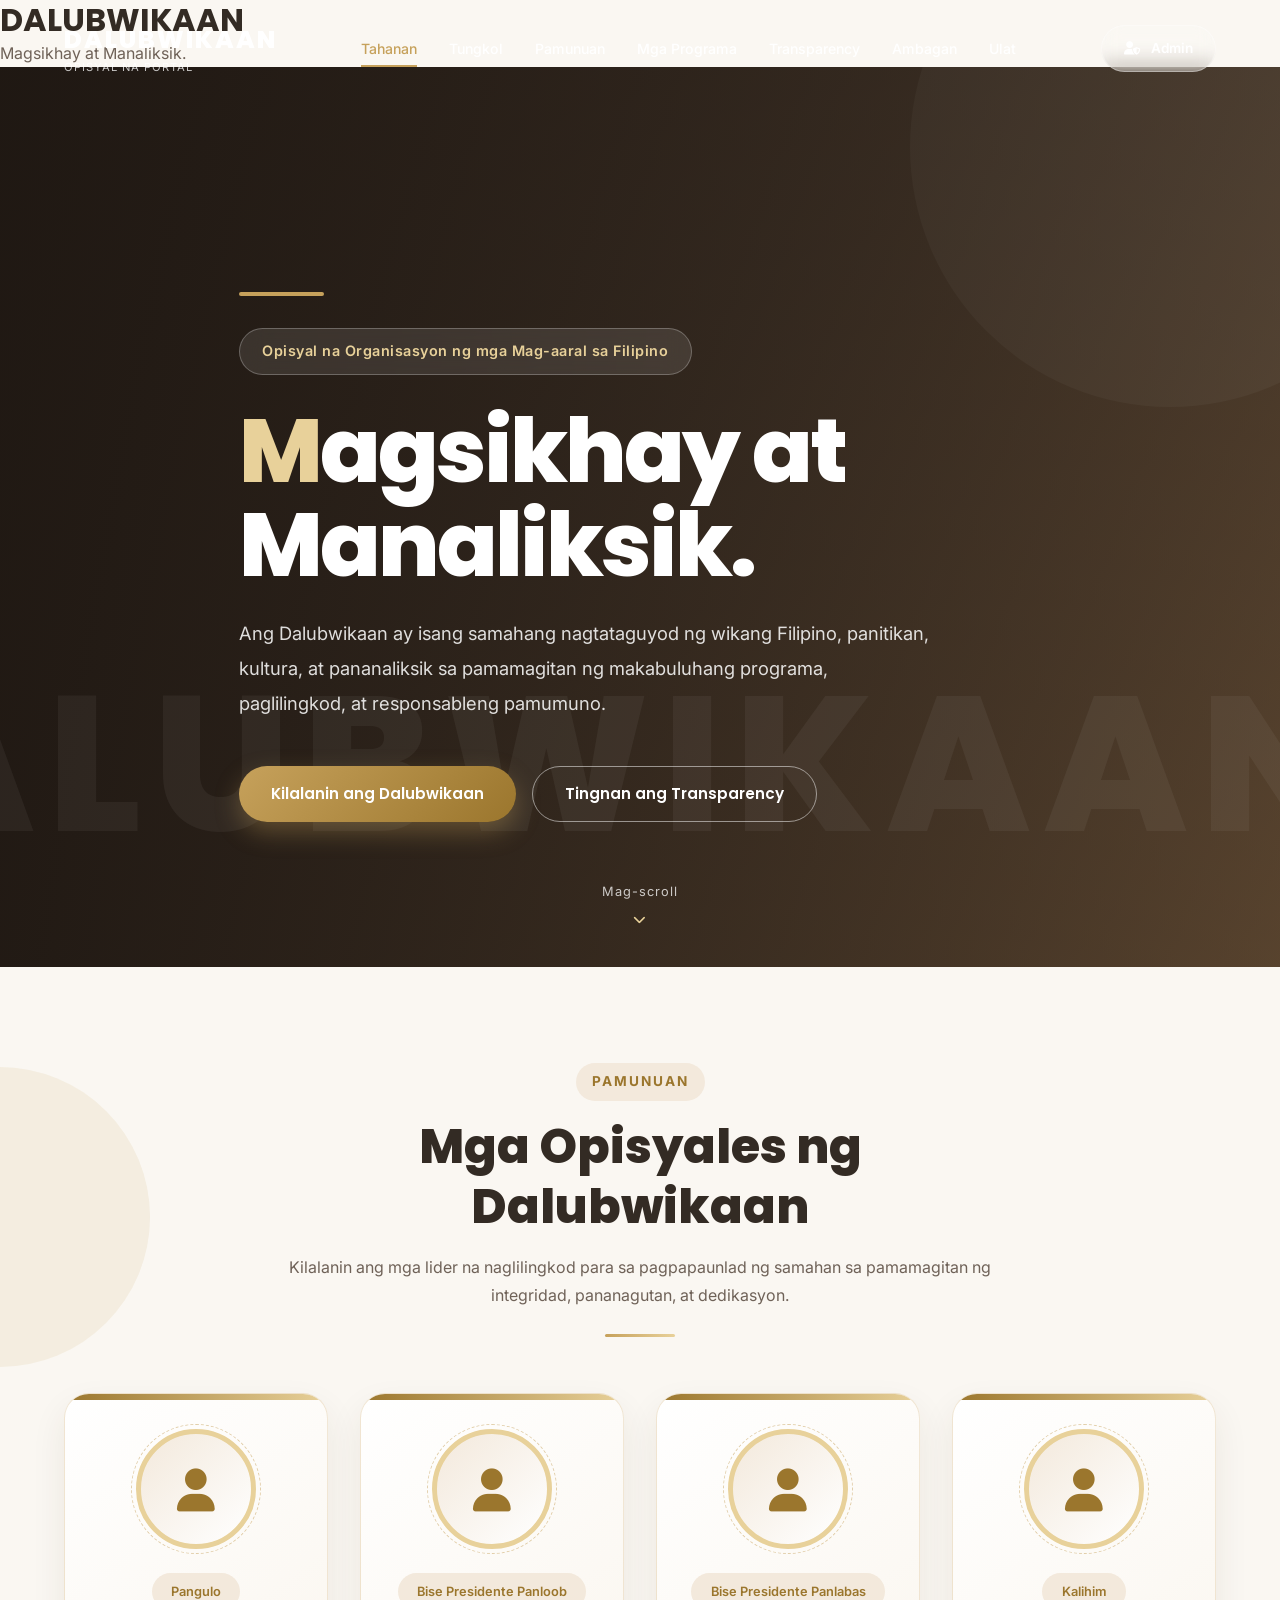
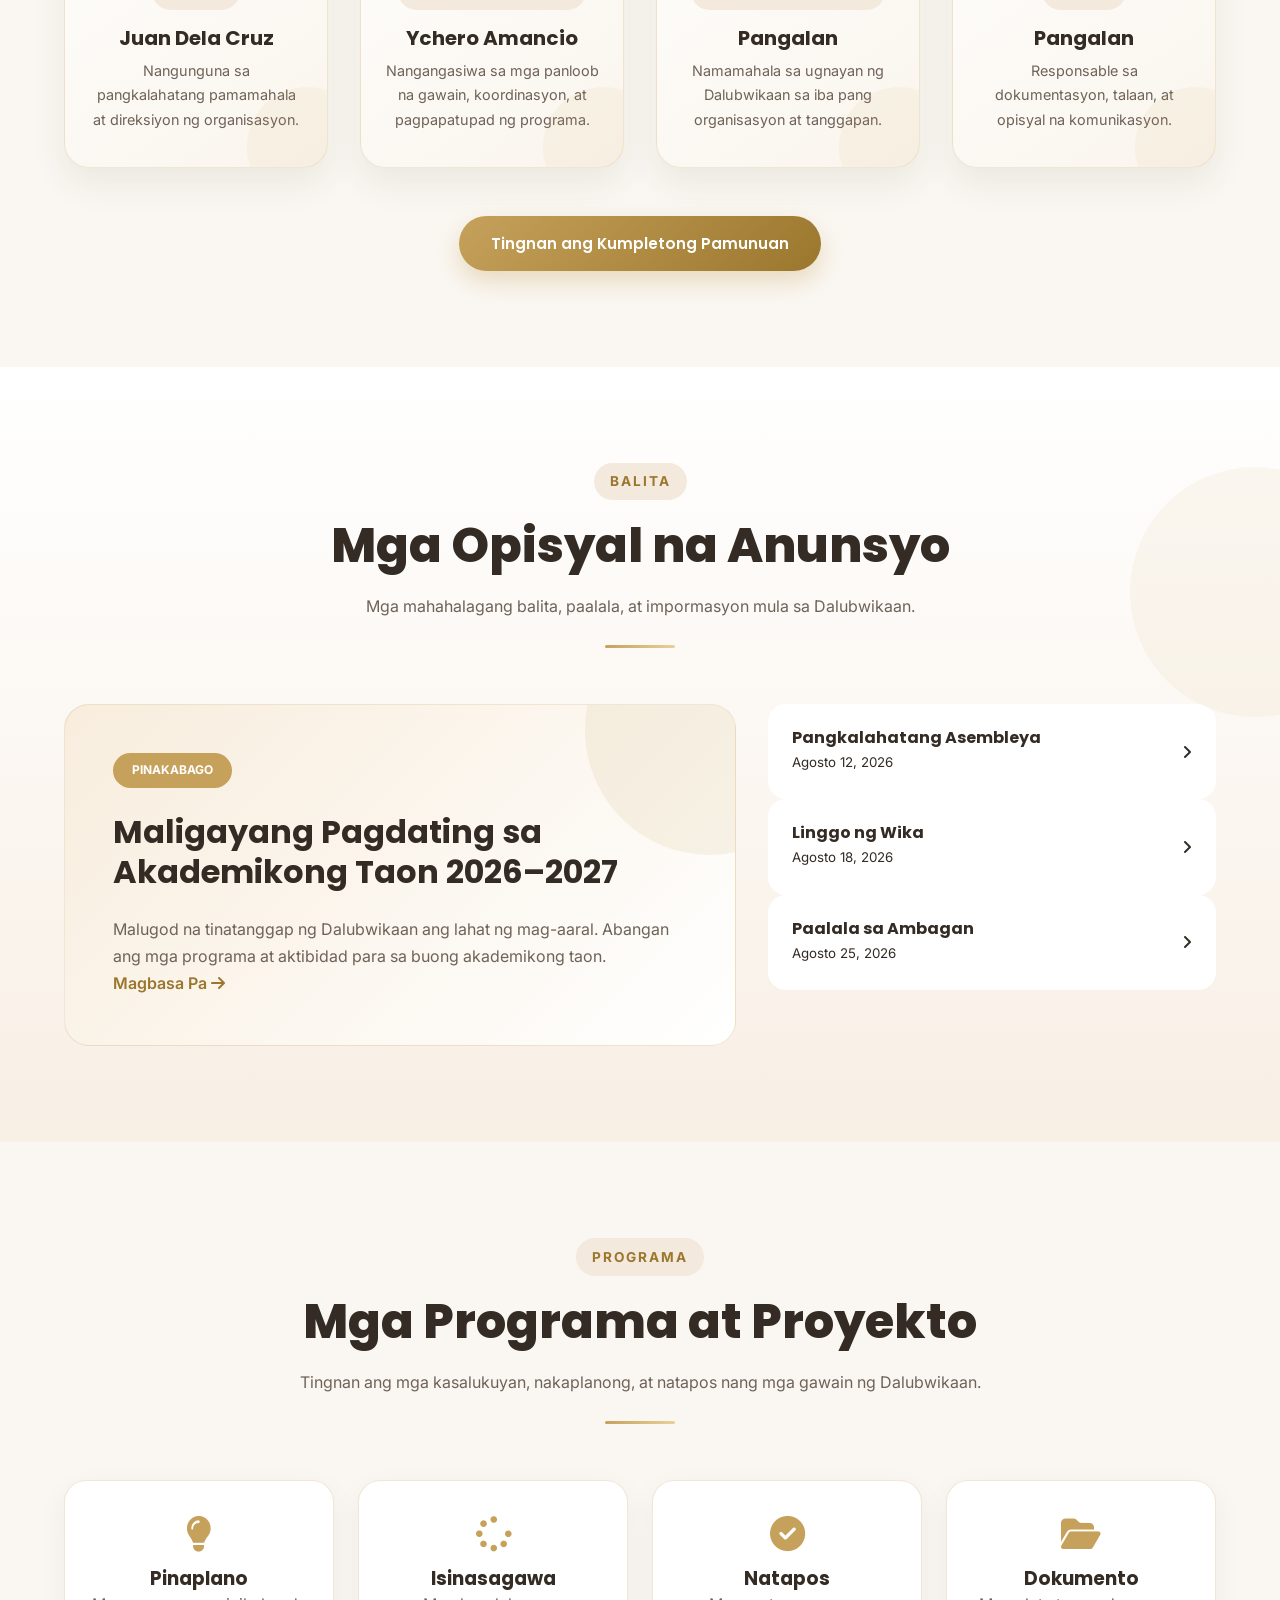
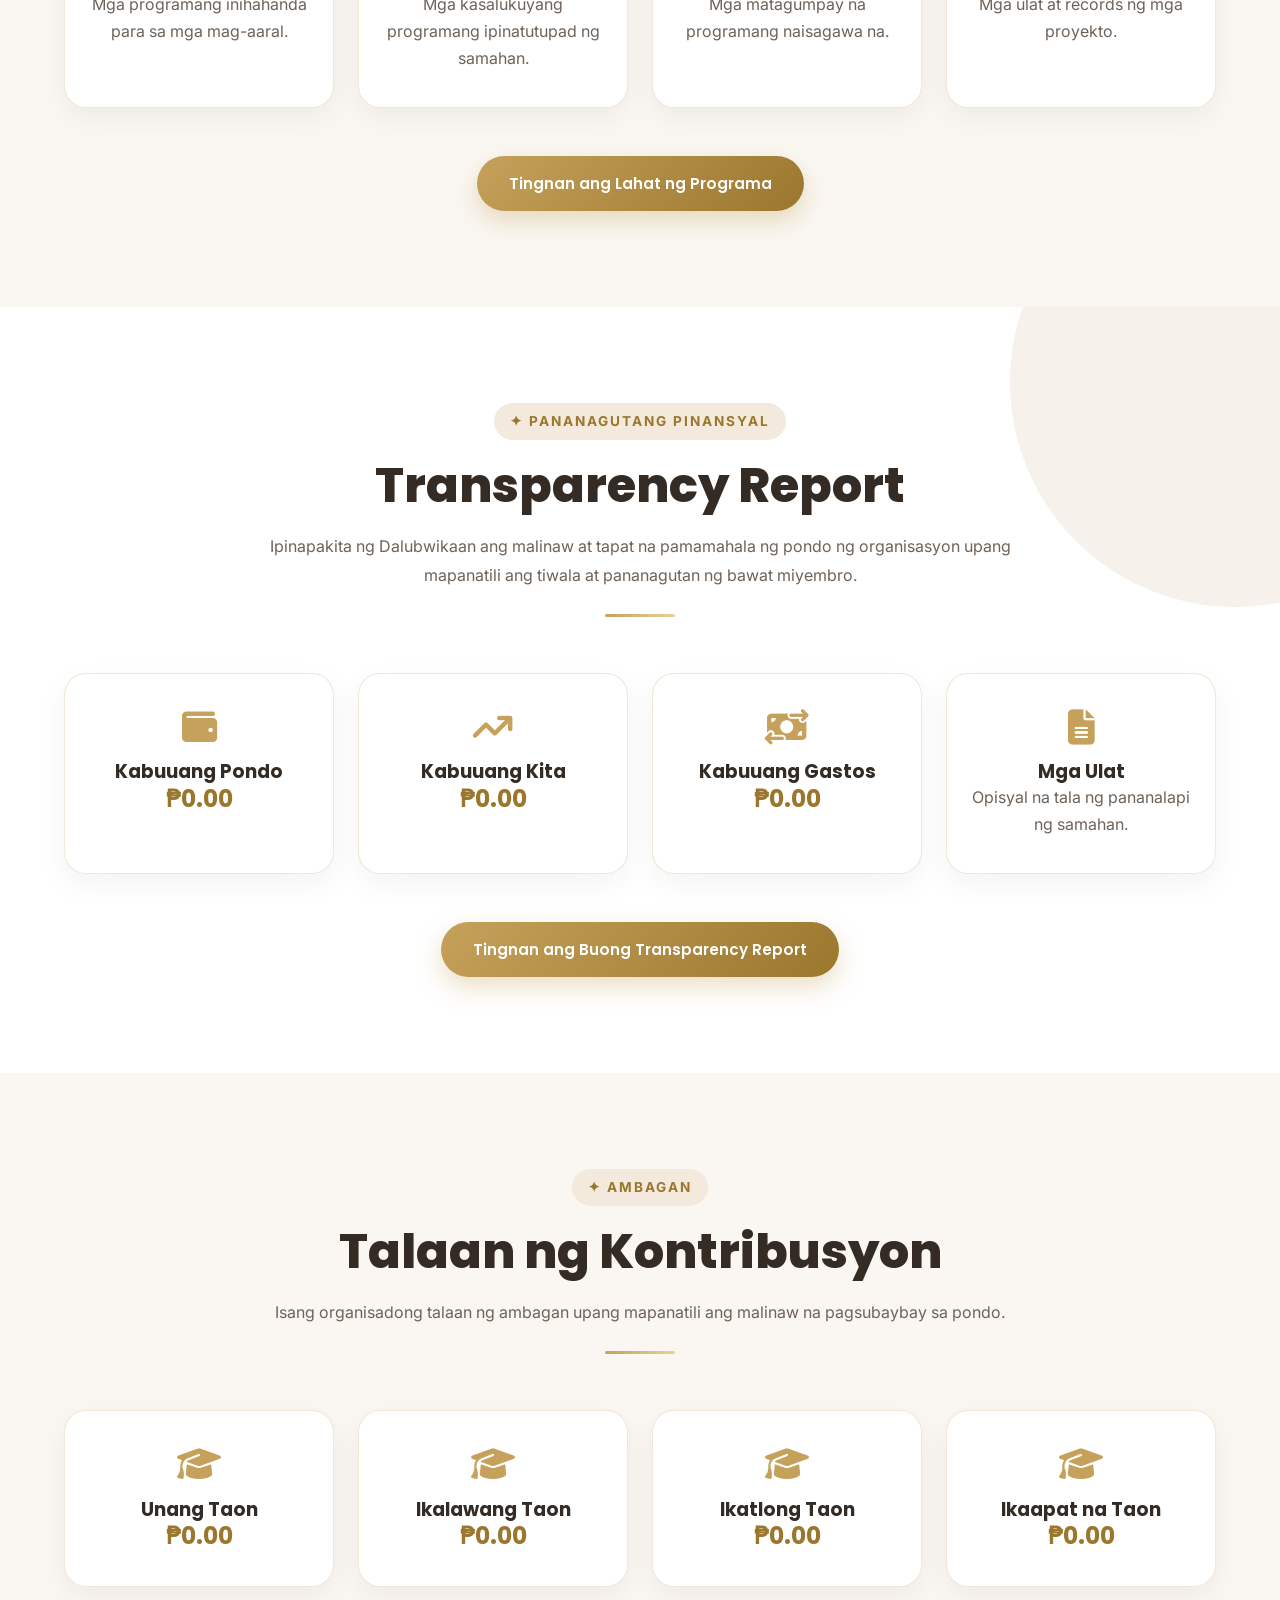
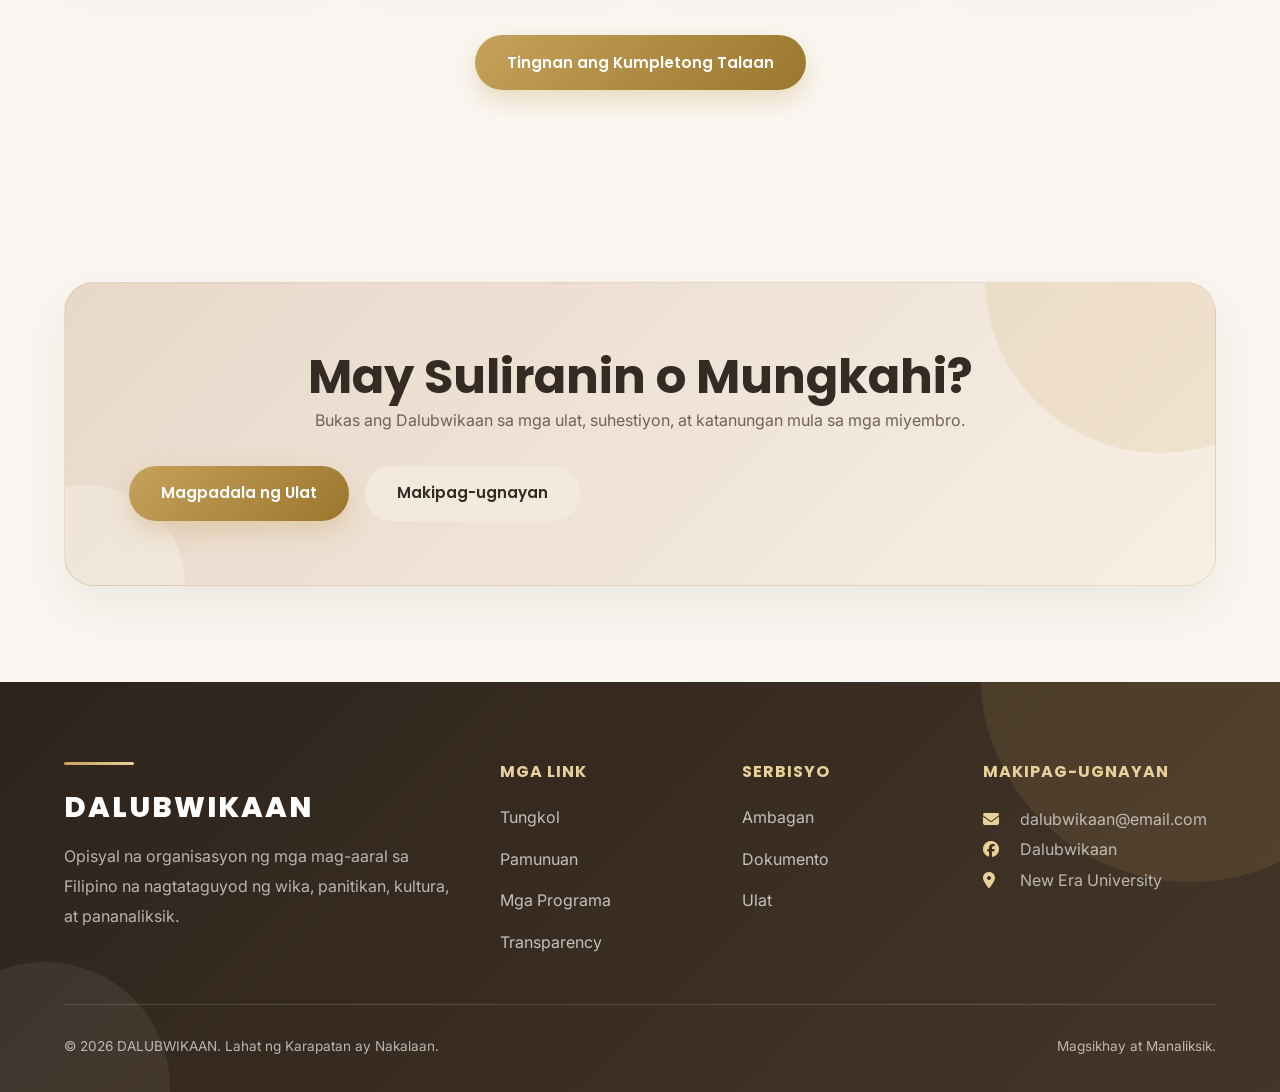
==== commit 60244b4f: "Update index.html" ====
--- a/index.html
+++ b/index.html
@@ -3,82 +3,67 @@
 
 <head>
 
-    <!-- =====================================
-         META INFORMATION
-    ====================================== -->
-
-    <meta charset="UTF-8">
-
-    <meta name="viewport"
-        content="width=device-width, initial-scale=1.0">
-
-
-    <title>
-        DALUBWIKAAN | Magsikhay at Manaliksik
-    </title>
-
-
-    <meta name="description"
-        content="
-        Opisyal na Portal ng Dalubwikaan.
-        Isinusulong ang wikang Filipino,
-        panitikan, kultura, at pananaliksik.
-        ">
-
-
-    <meta name="keywords"
-        content="
-        Dalubwikaan,
-        Filipino,
-        Organisasyon,
-        Wikang Filipino,
-        Panitikan
-        ">
-
-
-    <meta name="author"
-        content="Dalubwikaan">
-
-
-
-    <!-- =====================================
-         GOOGLE FONTS
-    ====================================== -->
-
-
-    <link rel="preconnect"
-        href="https://fonts.googleapis.com">
-
-
-    <link rel="preconnect"
-        href="https://fonts.gstatic.com"
-        crossorigin>
-
-
-    <link href="
-    https://fonts.googleapis.com/css2?family=Poppins:wght@300;400;500;600;700;800&family=Inter:wght@300;400;500;600;700&display=swap"
-    rel="stylesheet">
-
-
-
-    <!-- =====================================
-         FONT AWESOME ICONS
-    ====================================== -->
-
-
-    <link rel="stylesheet"
-    href="
-    https://cdnjs.cloudflare.com/ajax/libs/font-awesome/6.7.2/css/all.min.css">
-
-
-
-    <!-- =====================================
-         MAIN CSS
-    ====================================== -->
-
-
-    <link rel="stylesheet"
-        href="css/style.css">
+<!-- =====================================
+     META INFORMATION
+====================================== -->
+
+<meta charset="UTF-8">
+
+<meta name="viewport"
+content="width=device-width, initial-scale=1.0">
+
+
+<title>
+DALUBWIKAAN | Magsikhay at Manaliksik
+</title>
+
+
+<meta name="description"
+content="Opisyal na Portal ng Dalubwikaan. Itinataguyod ang wikang Filipino, panitikan, kultura, at pananaliksik sa pamamagitan ng makabuluhang paglilingkod.">
+
+
+<meta name="keywords"
+content="Dalubwikaan, Filipino, Organisasyon, Wikang Filipino, Panitikan">
+
+
+<meta name="author"
+content="Dalubwikaan">
+
+
+
+<!-- =====================================
+     GOOGLE FONTS
+====================================== -->
+
+<link rel="preconnect"
+href="https://fonts.googleapis.com">
+
+
+<link rel="preconnect"
+href="https://fonts.gstatic.com"
+crossorigin>
+
+
+<link href="https://fonts.googleapis.com/css2?family=Poppins:wght@300;400;500;600;700;800&family=Inter:wght@300;400;500;600;700&display=swap"
+rel="stylesheet">
+
+
+
+<!-- =====================================
+     FONT AWESOME
+====================================== -->
+
+<link rel="stylesheet"
+href="https://cdnjs.cloudflare.com/ajax/libs/font-awesome/6.7.2/css/all.min.css">
+
+
+
+<!-- =====================================
+     MAIN STYLE
+====================================== -->
+
+<link rel="stylesheet"
+href="css/style.css">
 
 
 </head>
@@ -87,42 +72,43 @@
 <body>
 
 
-<!-- =========================================
+
+<!-- =====================================
      LOADING SCREEN
-========================================= -->
+====================================== -->
 
 
 <div id="loader">
 
 
-    <div class="loader-content">
-
-
-        <h1>
-            DALUBWIKAAN
-        </h1>
-
-
-        <p>
-            Magsikhay at Manaliksik.
-        </p>
-
-
-        <div class="loader-line"></div>
-
-
-    </div>
-
-
-</div>
-
-
-
-
-
-<!-- =========================================
+<div class="loader-content">
+
+
+<h1>
+DALUBWIKAAN
+</h1>
+
+
+<p>
+Magsikhay at Manaliksik.
+</p>
+
+
+<div class="loader-line"></div>
+
+
+</div>
+
+
+</div>
+
+
+
+
+
+<!-- =====================================
      HEADER
-========================================= -->
+====================================== -->
 
 
 <header id="header">
@@ -131,151 +117,149 @@
 <div class="container">
 
 
-    <!-- BRAND -->
-
-
-    <a href="index.html"
-        class="brand">
-
-
-        <h1>
-            DALUBWIKAAN
-        </h1>
-
-
-        <span>
-            Opisyal na Portal
-        </span>
-
-
-    </a>
-
-
-
-
-    <!-- NAVIGATION -->
-
-
-    <nav id="navbar">
-
-
-        <ul>
-
-
-            <li>
-                <a href="index.html"
-                class="active">
-
-                    Tahanan
-
-                </a>
-            </li>
-
-
-
-            <li>
-                <a href="about.html">
-
-                    Tungkol
-
-                </a>
-            </li>
-
-
-
-            <li>
-                <a href="officers.html">
-
-                    Mga Opisyales
-
-                </a>
-            </li>
-
-
-
-            <li>
-                <a href="projects.html">
-
-                    Mga Programa
-
-                </a>
-            </li>
-
-
-
-            <li>
-                <a href="transparency.html">
-
-                    Transparency
-
-                </a>
-            </li>
-
-
-
-            <li>
-                <a href="collections.html">
-
-                    Ambagan
-
-                </a>
-            </li>
-
-
-
-            <li>
-                <a href="report.html">
-
-                    Ulat
-
-                </a>
-            </li>
-
-
-
-        </ul>
-
-
-    </nav>
-
-
-
-
-
-    <!-- RIGHT SIDE -->
-
-
-    <div class="header-right">
-
-
-
-        <a href="admin/login.html"
-        class="admin-button">
-
-
-            <i class="fa-solid fa-user-shield"></i>
-
-
-            Admin
-
-
-        </a>
-
-
-
-
-
-        <button id="menuButton">
-
-
-            <i class="fa-solid fa-bars"></i>
-
-
-        </button>
-
-
-
-    </div>
+
+<a href="index.html"
+class="brand">
+
+
+<h1>
+DALUBWIKAAN
+</h1>
+
+
+<span>
+Opisyal na Portal
+</span>
+
+
+</a>
+
+
+
+
+
+<nav id="navbar">
+
+
+<ul>
+
+
+<li>
+<a href="index.html"
+class="active">
+
+Tahanan
+
+</a>
+</li>
+
+
+
+<li>
+<a href="about.html">
+
+Tungkol
+
+</a>
+</li>
+
+
+
+
+<li>
+<a href="officers.html">
+
+Pamunuan
+
+</a>
+</li>
+
+
+
+
+<li>
+<a href="projects.html">
+
+Mga Programa
+
+</a>
+</li>
+
+
+
+
+<li>
+<a href="transparency.html">
+
+Transparency
+
+</a>
+</li>
+
+
+
+
+<li>
+<a href="collections.html">
+
+Ambagan
+
+</a>
+</li>
+
+
+
+
+<li>
+<a href="report.html">
+
+Ulat
+
+</a>
+</li>
+
+
+
+</ul>
+
+
+</nav>
+
+
+
+
+
+<div class="header-right">
+
+
+
+<a href="admin/login.html"
+class="admin-button">
+
+
+<i class="fa-solid fa-user-shield"></i>
+
+
+Admin
+
+
+</a>
+
+
+
+
+
+<button id="menuButton">
+
+
+<i class="fa-solid fa-bars"></i>
+
+
+</button>
+
+
+
+</div>
 
 
 
@@ -283,15 +267,9 @@
 
 
 </header>
-
-
-
-
-
-
-<!-- =========================================
+<!-- =====================================
      MOBILE MENU
-========================================= -->
+====================================== -->
 
 
 <aside id="mobileMenu">
@@ -299,56 +277,66 @@
 
 <a href="index.html">
 
-    Tahanan
-
-</a>
+Tahanan
+
+</a>
+
 
 
 <a href="about.html">
 
-    Tungkol
-
-</a>
+Tungkol
+
+</a>
+
 
 
 <a href="officers.html">
 
-    Mga Opisyales
-
-</a>
+Pamunuan
+
+</a>
+
 
 
 <a href="projects.html">
 
-    Mga Programa
-
-</a>
+Mga Programa
+
+</a>
+
 
 
 <a href="transparency.html">
 
-    Transparency
-
-</a>
+Transparency
+
+</a>
+
 
 
 <a href="collections.html">
 
-    Ambagan
-
-</a>
+Ambagan
+
+</a>
+
 
 
 <a href="report.html">
 
-    Ulat
-
-</a>
+Ulat
+
+</a>
+
+
 
 
 <hr>
 
 
+
+
 <a href="admin/login.html">
 
 
@@ -361,6 +349,7 @@
 </a>
 
 
+
 </aside>
 
 
@@ -368,9 +357,10 @@
 
 
 
-<!-- =========================================
+
+<!-- =====================================
      HERO SECTION
-========================================= -->
+====================================== -->
 
 
 <section id="hero">
@@ -380,16 +370,17 @@
 
 
 
+
 <div class="container hero-content">
 
 
 
+
+
 <span class="tagline">
 
-
-    Opisyal na Organisasyon
-    ng mga Mag-aaral sa Filipino
-
+Opisyal na Organisasyon
+ng mga Mag-aaral sa Filipino
 
 </span>
 
@@ -397,12 +388,11 @@
 
 
 
+
 <h1>
 
-
-    Magsikhay at
-    Manaliksik.
-
+Magsikhay at
+Manaliksik.
 
 </h1>
 
@@ -410,34 +400,38 @@
 
 
 
-<p>
-
-
-    Ang Dalubwikaan ay isang samahang
-    nagtataguyod ng kahusayan sa wikang
-    Filipino, panitikan, kultura, at
-    pananaliksik sa pamamagitan ng
-    makabuluhang programa, paglilingkod,
-    at responsableng pamumuno.
-
-
-</p>
+
+
+<p>
+
+Ang Dalubwikaan ay isang samahang
+nagtataguyod ng wikang Filipino,
+panitikan, kultura, at pananaliksik
+sa pamamagitan ng makabuluhang
+programa, paglilingkod, at
+responsableng pamumuno.
+
+</p>
+
+
 
 
 
 
 
 <div class="hero-buttons">
+
 
 
 <a href="about.html"
 class="btn btn-primary">
 
 
-    Kilalanin ang Dalubwikaan
-
-
-</a>
+Kilalanin ang Dalubwikaan
+
+
+</a>
+
 
 
 
@@ -446,46 +440,51 @@
 class="btn btn-outline">
 
 
-    Tingnan ang Transparency
-
-
-</a>
-
-
-
-</div>
-
-
-
-
-</div>
-
-
-
-
-
-<!-- SCROLL -->
+Tingnan ang Transparency
+
+
+</a>
+
+
+
+
+</div>
+
+
+
+
+
+</div>
+
+
+
+
+
 
 
 <div class="scroll-indicator">
 
 
 <span>
+
 Mag-scroll
+
 </span>
 
 
+
 <i class="fa-solid fa-chevron-down"></i>
 
 
+
 </div>
 
 
 
 </section>
-<!-- =========================================
-     MGA OPISYALES NG DALUBWIKAAN
-========================================= -->
+<!-- =====================================
+     PAMUNUAN NG DALUBWIKAAN
+====================================== -->
 
 
 <section id="officers">
@@ -494,38 +493,42 @@
 <div class="container">
 
 
+
 <div class="section-header">
 
 
 <span class="section-tag">
 
-    PAMUNUAN
+PAMUNUAN
 
 </span>
 
 
 
+
 <h2>
 
-    Mga Opisyales ng Dalubwikaan
+Mga Opisyales ng Dalubwikaan
 
 </h2>
 
 
 
-<p>
-
-    Kilalanin ang mga lider na nagsisilbi
-    para sa pagpapaunlad ng samahan.
-    Sa pamamagitan ng kanilang dedikasyon,
-    pananagutan, at pagkakaisa,
-    isinusulong nila ang mga adhikain
-    ng Dalubwikaan.
-
-</p>
-
-
-</div>
+
+<p>
+
+Kilalanin ang mga lider na
+naglilingkod para sa pagpapaunlad
+ng samahan sa pamamagitan ng
+integridad, pananagutan, at
+dedikasyon.
+
+</p>
+
+
+</div>
+
+
 
 
 
@@ -535,7 +538,6 @@
 
 
 
-<!-- PRESIDENT -->
 
 
 <div class="officer-card">
@@ -551,6 +553,7 @@
 
 
 
+
 <span class="position">
 
 Pangulo
@@ -559,6 +562,7 @@
 
 
 
+
 <h3>
 
 Juan Dela Cruz
@@ -567,23 +571,23 @@
 
 
 
+
 <p>
 
 Nangunguna sa pangkalahatang
-pamamahala at direksiyon ng
-organisasyon.
-
-</p>
-
-
-
-</div>
-
-
-
-
-
-<!-- INTERNAL VP -->
+pamamahala at direksiyon
+ng organisasyon.
+
+</p>
+
+
+
+</div>
+
+
+
+
+
 
 
 <div class="officer-card">
@@ -599,6 +603,7 @@
 
 
 
+
 <span class="position">
 
 Bise Presidente Panloob
@@ -607,11 +612,13 @@
 
 
 
+
 <h3>
 
 Ychero Amancio
 
 </h3>
+
 
 
 
@@ -619,19 +626,18 @@
 
 Nangangasiwa sa mga panloob
 na gawain, koordinasyon, at
-pagpapatupad ng mga programa.
-
-</p>
-
-
-
-</div>
-
-
-
-
-
-<!-- EXTERNAL VP -->
+pagpapatupad ng programa.
+
+</p>
+
+
+
+</div>
+
+
+
+
+
 
 
 <div class="officer-card">
@@ -647,6 +653,7 @@
 
 
 
+
 <span class="position">
 
 Bise Presidente Panlabas
@@ -655,11 +662,13 @@
 
 
 
+
 <h3>
 
 Pangalan
 
 </h3>
+
 
 
 
@@ -679,7 +688,6 @@
 
 
 
-<!-- SECRETARY -->
 
 
 <div class="officer-card">
@@ -695,6 +703,7 @@
 
 
 
+
 <span class="position">
 
 Kalihim
@@ -703,11 +712,13 @@
 
 
 
+
 <h3>
 
 Pangalan
 
 </h3>
+
 
 
 
@@ -730,6 +741,9 @@
 
 
 
+
+
+
 <div class="center-button">
 
 
@@ -737,7 +751,7 @@
 class="btn btn-primary">
 
 
-    Tingnan ang Kumpletong Pamunuan
+Tingnan ang Kumpletong Pamunuan
 
 
 </a>
@@ -760,9 +774,9 @@
 
 
 
-<!-- =========================================
+<!-- =====================================
      MGA ANUNSYO
-========================================= -->
+====================================== -->
 
 
 <section id="announcements">
@@ -771,35 +785,40 @@
 <div class="container">
 
 
+
 <div class="section-header">
 
 
 <span class="section-tag">
 
-    BALITA
+BALITA
 
 </span>
 
 
 
+
+
 <h2>
 
-    Mga Opisyal na Anunsyo
+Mga Opisyal na Anunsyo
 
 </h2>
 
 
 
-<p>
-
-    Dito makikita ang mahahalagang
-    impormasyon, paalala, at balita
-    mula sa Dalubwikaan.
-
-</p>
-
-
-</div>
+
+<p>
+
+Mga mahahalagang balita,
+paalala, at impormasyon
+mula sa Dalubwikaan.
+
+</p>
+
+
+</div>
+
 
 
 
@@ -812,9 +831,6 @@
 
 
 
-<!-- FEATURED ANNOUNCEMENT -->
-
-
 <article class="announcement-feature">
 
 
@@ -823,6 +839,7 @@
 PINAKABAGO
 
 </span>
+
 
 
 
@@ -833,6 +850,8 @@
 Akademikong Taon 2026–2027
 
 </h3>
+
+
 
 
 
@@ -841,23 +860,21 @@
 Malugod na tinatanggap ng
 Dalubwikaan ang lahat ng
 mag-aaral. Abangan ang mga
-programa, aktibidad, at
-makabuluhang gawain para
-sa buong taon.
-
-</p>
+programa at aktibidad para
+sa buong akademikong taon.
+
+</p>
+
 
 
 
 
 <a href="announcements.html">
 
-
 Magbasa Pa
 
 <i class="fa-solid fa-arrow-right"></i>
 
-
 </a>
 
 
@@ -870,14 +887,12 @@
 
 
 
-
-<!-- ANNOUNCEMENT LIST -->
-
-
 <div class="announcement-list">
 
 
 
+
+
 <div class="announcement-item">
 
 
@@ -891,6 +906,7 @@
 </h4>
 
 
+
 <small>
 
 Agosto 12, 2026
@@ -898,6 +914,7 @@
 </small>
 
 
+
 </div>
 
 
@@ -911,6 +928,8 @@
 
 
 
+
+
 <div class="announcement-item">
 
 
@@ -924,6 +943,7 @@
 </h4>
 
 
+
 <small>
 
 Agosto 18, 2026
@@ -931,6 +951,7 @@
 </small>
 
 
+
 </div>
 
 
@@ -944,6 +965,8 @@
 
 
 
+
+
 <div class="announcement-item">
 
 
@@ -957,6 +980,7 @@
 </h4>
 
 
+
 <small>
 
 Agosto 25, 2026
@@ -964,6 +988,7 @@
 </small>
 
 
+
 </div>
 
 
@@ -979,6 +1004,7 @@
 
 
 
+
 </div>
 
 
@@ -996,9 +1022,9 @@
 
 
 
-<!-- =========================================
+<!-- =====================================
      MGA PROGRAMA
-========================================= -->
+====================================== -->
 
 
 <section id="projects">
@@ -1007,35 +1033,45 @@
 <div class="container">
 
 
+
+
+
 <div class="section-header">
 
 
 <span class="section-tag">
 
-    PROGRAMA
+PROGRAMA
 
 </span>
 
 
 
+
+
 <h2>
 
-    Mga Programa at Proyekto
+Mga Programa at Proyekto
 
 </h2>
 
 
 
-<p>
-
-    Tingnan ang mga kasalukuyan,
-    nakaplanong, at natapos nang
-    proyekto ng Dalubwikaan.
-
-</p>
-
-
-</div>
+
+
+<p>
+
+Tingnan ang mga kasalukuyan,
+nakaplanong, at natapos nang
+mga gawain ng Dalubwikaan.
+
+</p>
+
+
+
+</div>
+
+
 
 
 
@@ -1045,6 +1081,8 @@
 
 
 
+
+
 <div class="transparency-card">
 
 
@@ -1058,15 +1096,17 @@
 </h3>
 
 
-<p>
-
-Mga programang kasalukuyang
-binubuo at inihahanda.
-
-</p>
-
-
-</div>
+
+<p>
+
+Mga programang inihahanda
+para sa mga mag-aaral.
+
+</p>
+
+
+</div>
+
 
 
 
@@ -1086,9 +1126,10 @@
 </h3>
 
 
-<p>
-
-Mga proyektong kasalukuyang
+
+<p>
+
+Mga kasalukuyang programang
 ipinatutupad ng samahan.
 
 </p>
@@ -1101,6 +1142,7 @@
 
 
 
+
 <div class="transparency-card">
 
 
@@ -1112,6 +1154,7 @@
 Natapos
 
 </h3>
+
 
 
 <p>
@@ -1129,6 +1172,7 @@
 
 
 
+
 <div class="transparency-card">
 
 
@@ -1137,24 +1181,28 @@
 
 <h3>
 
-Mga Dokumento
+Dokumento
 
 </h3>
 
 
-<p>
-
-Mga kaugnay na ulat at
-records ng proyekto.
-
-</p>
-
-
-</div>
-
-
-
-</div>
+
+<p>
+
+Mga ulat at records ng
+mga proyekto.
+
+</p>
+
+
+</div>
+
+
+
+
+</div>
+
+
 
 
 
@@ -1177,13 +1225,14 @@
 
 
 
+
 </div>
 
 
 </section>
-<!-- =========================================
-     TRANSPARENCY REPORT PREVIEW
-========================================= -->
+<!-- =====================================
+     TRANSPARENCY REPORT
+====================================== -->
 
 
 <section class="transparency-preview">
@@ -1204,11 +1253,15 @@
 
 
 
+
+
 <h2>
 
 Transparency Report
 
 </h2>
+
+
 
 
 
@@ -1217,13 +1270,16 @@
 Ipinapakita ng Dalubwikaan ang
 malinaw at tapat na pamamahala
 ng pondo ng organisasyon upang
-mapanatili ang tiwala at pananagutan
-sa bawat miyembro.
-
-</p>
-
-
-</div>
+mapanatili ang tiwala at
+pananagutan ng bawat miyembro.
+
+</p>
+
+
+
+</div>
+
+
 
 
 
@@ -1249,6 +1305,7 @@
 </h3>
 
 
+
 <h2 id="totalFunds">
 
 ₱0.00
@@ -1256,6 +1313,7 @@
 </h2>
 
 
+
 </div>
 
 
@@ -1277,6 +1335,7 @@
 </h3>
 
 
+
 <h2 id="totalIncome">
 
 ₱0.00
@@ -1284,6 +1343,7 @@
 </h2>
 
 
+
 </div>
 
 
@@ -1305,6 +1365,7 @@
 </h3>
 
 
+
 <h2 id="totalExpense">
 
 ₱0.00
@@ -1312,6 +1373,7 @@
 </h2>
 
 
+
 </div>
 
 
@@ -1333,21 +1395,23 @@
 </h3>
 
 
-<p>
-
-Makikita ang mga opisyal na
-ulat pinansyal ng samahan.
-
-</p>
-
-
-</div>
-
-
-
-
-
-</div>
+
+<p>
+
+Opisyal na tala ng
+pananalapi ng samahan.
+
+</p>
+
+
+
+</div>
+
+
+
+</div>
+
+
 
 
 
@@ -1370,7 +1434,6 @@
 
 
 
-
 </div>
 
 
@@ -1384,9 +1447,9 @@
 
 
 
-<!-- =========================================
-     AMBAGAN / CONTRIBUTIONS
-========================================= -->
+<!-- =====================================
+     AMBAGAN
+====================================== -->
 
 
 <section id="collections">
@@ -1396,6 +1459,8 @@
 
 
 
+
+
 <div class="section-title">
 
 
@@ -1407,6 +1472,8 @@
 
 
 
+
+
 <h2>
 
 Talaan ng Kontribusyon
@@ -1415,14 +1482,16 @@
 
 
 
+
+
 <p>
 
 Isang organisadong talaan ng
-ambagan ng bawat baitang upang
-mapanatili ang malinaw na
-pagsubaybay sa pondo.
-
-</p>
+ambagan upang mapanatili ang
+malinaw na pagsubaybay sa pondo.
+
+</p>
+
 
 
 </div>
@@ -1441,27 +1510,17 @@
 
 <div class="transparency-card">
 
-
 <i class="fa-solid fa-graduation-cap"></i>
 
-
 <h3>
-
 Unang Taon
-
 </h3>
 
-
 <h2>
-
 ₱0.00
-
 </h2>
 
-
-</div>
-
-
+</div>
 
 
 
@@ -1469,27 +1528,17 @@
 
 <div class="transparency-card">
 
-
 <i class="fa-solid fa-graduation-cap"></i>
 
-
 <h3>
-
 Ikalawang Taon
-
 </h3>
 
-
 <h2>
-
 ₱0.00
-
 </h2>
 
-
-</div>
-
-
+</div>
 
 
 
@@ -1497,27 +1546,17 @@
 
 <div class="transparency-card">
 
-
 <i class="fa-solid fa-graduation-cap"></i>
 
-
 <h3>
-
 Ikatlong Taon
-
 </h3>
 
-
 <h2>
-
 ₱0.00
-
 </h2>
 
-
-</div>
-
-
+</div>
 
 
 
@@ -1525,27 +1564,17 @@
 
 <div class="transparency-card">
 
-
 <i class="fa-solid fa-graduation-cap"></i>
 
-
 <h3>
-
 Ikaapat na Taon
-
 </h3>
 
-
 <h2>
-
 ₱0.00
-
 </h2>
 
-
-</div>
-
-
+</div>
 
 
 
@@ -1573,7 +1602,6 @@
 
 
 
-
 </div>
 
 
@@ -1587,9 +1615,9 @@
 
 
 
-<!-- =========================================
-     REPORT SYSTEM
-========================================= -->
+<!-- =====================================
+     REPORT SECTION
+====================================== -->
 
 
 <section id="report-section">
@@ -1598,7 +1626,6 @@
 <div class="container">
 
 
-
 <div class="cta-box">
 
 
@@ -1612,12 +1639,12 @@
 
 
 
-<p>
-
-Ang Dalubwikaan ay bukas sa
-mga ulat, suhestiyon, at
-mga bagay na nangangailangan
-ng agarang aksyon.
+
+<p>
+
+Bukas ang Dalubwikaan sa mga
+ulat, suhestiyon, at katanungan
+mula sa mga miyembro.
 
 </p>
 
@@ -1627,7 +1654,6 @@
 
 
 <div class="hero-buttons">
-
 
 
 <a href="report.html"
@@ -1654,9 +1680,7 @@
 
 
 
-
-</div>
-
+</div>
 
 
 
@@ -1676,9 +1700,9 @@
 
 
 
-<!-- =========================================
+<!-- =====================================
      FOOTER
-========================================= -->
+====================================== -->
 
 
 <footer>
@@ -1716,7 +1740,9 @@
 </p>
 
 
-</div>
+
+</div>
+
 
 
 
@@ -1747,7 +1773,7 @@
 
 <li>
 <a href="officers.html">
-Mga Opisyales
+Pamunuan
 </a>
 </li>
 
@@ -1769,7 +1795,9 @@
 </ul>
 
 
-</div>
+
+</div>
+
 
 
 
@@ -1800,7 +1828,7 @@
 
 <li>
 <a href="documents.html">
-Mga Dokumento
+Dokumento
 </a>
 </li>
 
@@ -1815,6 +1843,7 @@
 </ul>
 
 
+
 </div>
 
 
@@ -1834,6 +1863,7 @@
 
 
 
+
 <p>
 
 <i class="fa-solid fa-envelope"></i>
@@ -1844,6 +1874,7 @@
 
 
 
+
 <p>
 
 <i class="fa-brands fa-facebook"></i>
@@ -1854,6 +1885,7 @@
 
 
 
+
 <p>
 
 <i class="fa-solid fa-location-dot"></i>
@@ -1868,10 +1900,7 @@
 
 
 
-
-
-</div>
-
+</div>
 
 
 
@@ -1905,6 +1934,7 @@
 </p>
 
 
+
 </div>
 
 
@@ -1922,9 +1952,10 @@
 
 
 
-<!-- =========================================
+
+<!-- =====================================
      JAVASCRIPT
-========================================= -->
+====================================== -->
 
 
 <script src="js/app.js"></script>
@@ -1933,5 +1964,4 @@
 
 </body>
 
-
 </html>
